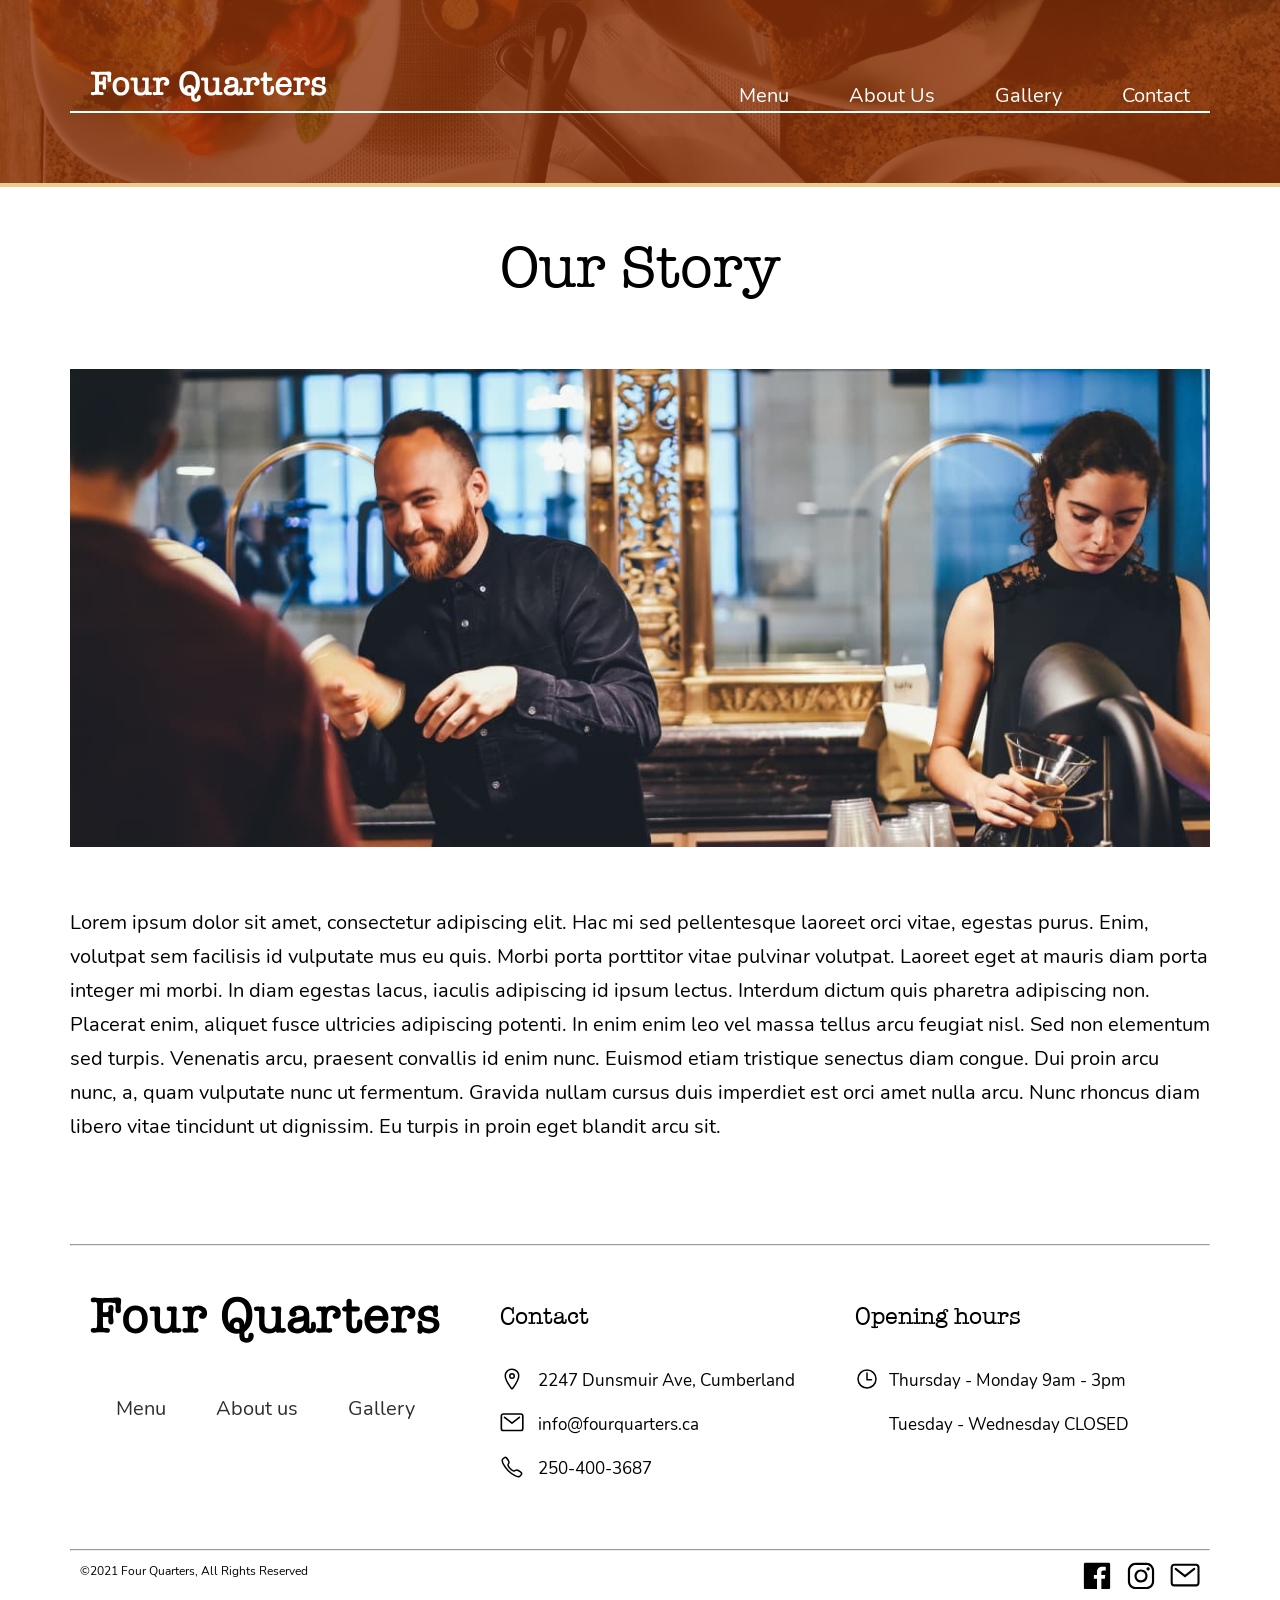
==== about-us.html @ 47721039 "Web project innit + transforming from react app" ====
<!DOCTYPE html>
<html lang="en">

<head>
	<meta charset="UTF-8">
	<meta http-equiv="X-UA-Compatible" content="IE=edge">
	<meta name="viewport" content="width=device-width, initial-scale=1.0">
	<link rel="stylesheet" href="css/style.css" />
	<title>Document</title>
	<script defer src="./js/script.js"></script>

</head>

<body>
	<nav class="sticky">
		<div class="row">
			<div class="main-nav">
				<a class="main-nav__logo" href="/">
					<img src="/assets/top-logo.svg" />
				</a>
				<div id="nav-icon">
					<span></span>
					<span></span>
					<span></span>
				</div>
				<ul class="body-text-main static-menu">
					<li>
						<a href="/menu.html">
							Menu
						</a>
					</li>
					<li>
						<a href="/about-us.html">
							About Us
						</a>
					</li>
					<li>
						<a href="/gallery.html">
							Gallery
						</a>
					</li>
					<li>
						<a href="/contact.html">
							Contact
						</a>
					</li>
				</ul>
			</div>
		</div>
		<div class="collapsed-menu no-active">
			<ul class="collapsed-list body-text-intro no-active">
				<li>
					<a href="/menu.html">Menu</a>
				</li>
				<li>
					<a href="/about-us.html">About Us</a>
				</li>
				<li>
					<a href="/gallery.html">Gallery</a>
				</li>
				<li>
					<a href="/contact.html">Contact</a>
				</li>
			</ul>
			<hr />
			<div class="social-media">
				<img class="fill" src="./assets/icons/facebook.svg" />
				<img class="fill" src="./assets/icons/instagram.svg" />
				<img class="outline" src="./assets/icons/mail.svg" />
				<img class="outline" src="./assets/icons/call.svg" />
			</div>
		</div>
	</nav>


	<section class="about-us">
		<div class="row">
			<h1 class="heading__primary heading">Our Story</h1>
			<figure class="staff-photo">
				<img src="./assets/images/our_staff.jpg" alt="Four Qaurters staff" />
			</figure>
			<p class="about-us__description body-text-main">
				Lorem ipsum dolor sit amet, consectetur adipiscing elit. Hac mi sed pellentesque laoreet orci vitae,
				egestas
				purus. Enim, volutpat sem facilisis id vulputate mus eu quis. Morbi porta porttitor vitae pulvinar
				volutpat.
				Laoreet eget at mauris diam porta integer mi morbi. In diam egestas lacus, iaculis adipiscing id ipsum
				lectus. Interdum dictum quis pharetra adipiscing non. Placerat enim, aliquet fusce ultricies adipiscing
				potenti. In enim enim leo vel massa tellus arcu feugiat nisl. Sed non elementum sed turpis. Venenatis
				arcu,
				praesent convallis id enim nunc. Euismod etiam tristique senectus diam congue. Dui proin arcu nunc, a,
				quam
				vulputate nunc ut fermentum. Gravida nullam cursus duis imperdiet est orci amet nulla arcu. Nunc rhoncus
				diam libero vitae tincidunt ut dignissim. Eu turpis in proin eget blandit arcu sit.
			</p>
		</div>
	</section>
	<footer class="footer">
		<div class="row">
			<hr />
			<div class="footer__content">
				<div class="flex-container">
					<div class="column">
						<img class="footer__logo" src="./assets/logo-label.svg" />
						<ul class="menu">
							<li>
								<a href="/menu.html">Menu</a>
							</li>
							<li>
								<a href="/about-us.html">About us</a>
							</li>
							<li>
								<a href="/gallery.html">Gallery</a>
							</li>
						</ul>
					</div>
					<div class="column intend">
						<h3 class="heading heading__quaternary">Contact</h3>
						<ul class="contact medium-text">
							<li>
								<img class="footer__icon" src="./assets/icons/location.svg" />
								<span>2247 Dunsmuir Ave, Cumberland</span>
							</li>
							<li>
								<img class="footer__icon" src="./assets/icons/mail.svg" />
								<span>info@fourquarters.ca</span>
							</li>
							<li>
								<img class="footer__icon" src="./assets/icons/call.svg" />
								<span>250-400-3687</span>
							</li>
						</ul>
					</div>
					<div class="column intend">
						<h3 class="heading heading__quaternary">Opening hours</h3>
						<ul class="contact medium-text">
							<li class="time">
								<div class="open-hours__icon">
									<img class="footer__icon" src="./assets/icons/time.svg" />
								</div>
								<div class="open-hours__date">
									<p>Thursday - Monday 9am - 3pm</p>
									<p>Tuesday - Wednesday CLOSED</p>
								</div>
							</li>
						</ul>
					</div>
				</div>
			</div>
			<hr />
			<div class="licence">
				<p class="small-text">©2021 Four Quarters, All Rights Reserved</p>
				<div class="footer__links">
					<img class="footer__social-media" src="./assets/icons/facebook.svg" />
					<img class="footer__social-media" src="./assets/icons/instagram.svg" />
					<img class="footer__social-media" src="./assets/icons/mail.svg" />
				</div>
			</div>
		</div>
	</footer>


</body>

</html>
---- css/style.css ----
*,
*::after,
*::before {
  margin: 0;
  padding: 0;
  box-sizing: inherit; }

html {
  font-size: 62.5%;
  scroll-behavior: smooth; }
  @media only screen and (max-width: 75em) {
    html {
      font-size: 56.25%; } }
  @media only screen and (max-width: 21em) {
    html {
      font-size: 50%; } }

body {
  box-sizing: border-box;
  background-color: var(--background);
  color: var(--text); }

.row {
  max-width: 114rem;
  margin: 0 auto; }
  @media only screen and (max-width: 1200px) {
    .row {
      padding: 0 2%; } }
  @media only screen and (max-width: 900px) {
    .row {
      padding: 0 5%; } }

@media only screen and (max-width: 1000px) {
  .display-none-below-900 {
    display: none; } }

body {
  font-family: 'Nunito';
  font-weight: 300;
  font-size: 1.6rem;
  line-height: 1.7; }

.heading {
  color: var(--text);
  font-family: 'American Typewriter';
  font-weight: 400; }
  .heading__primary {
    font-size: 6rem; }
    @media only screen and (max-width: 37.5em) {
      .heading__primary {
        font-size: 4rem; } }
  .heading__secondary {
    font-size: 4.5rem; }
    @media only screen and (max-width: 37.5em) {
      .heading__secondary {
        font-size: 3.5rem; } }
  .heading__tertiary {
    font-size: 3rem; }
  .heading__quaternary {
    font-size: 2.4rem; }
    @media only screen and (max-width: 37.5em) {
      .heading__quaternary {
        font-size: 1.9rem; } }
  .heading__background {
    font-size: 11rem;
    font-weight: 600;
    position: absolute;
    color: rgba(0, 0, 0, 0.03);
    text-align: center;
    z-index: -1;
    transform: translate(-50%, -50%);
    left: 50%;
    top: 0%;
    width: 100%; }
    @media (max-width: 1000px) {
      .heading__background {
        font-size: 7rem; } }
    @media (max-width: 600px) {
      .heading__background {
        display: none; } }
  .heading__background-white {
    font-size: 11rem;
    font-weight: 600;
    position: absolute;
    color: rgba(255, 255, 255, 0.03);
    text-align: center;
    transform: translate(-50%, -50%);
    left: 50%;
    top: 0%;
    width: 100%; }
    @media (max-width: 1000px) {
      .heading__background-white {
        font-size: 7rem; } }
    @media (max-width: 600px) {
      .heading__background-white {
        display: none; } }

.body-text-intro {
  font-size: 2.4rem; }
  @media only screen and (max-width: 37.5em) {
    .body-text-intro {
      font-size: 2rem; } }

.body-text-main {
  font-size: 2rem; }
  @media only screen and (max-width: 37.5em) {
    .body-text-main {
      font-size: 1.8rem; } }

.medium-text {
  font-size: 1.7rem; }

.caption-text {
  font-size: 1.5rem; }

.small-text {
  font-size: 1.2rem; }

@font-face {
  font-family: 'Nunito';
  font-weight: 400;
  src: url("../../assets/fonts/Nunito-Regular.ttf") format("truetype"); }

@font-face {
  font-family: 'American Typewriter';
  font-weight: 400;
  src: url("../../assets/fonts/AmericanTypewriter-01.ttf") format("truetype"); }

@font-face {
  font-family: 'American Typewriter';
  font-weight: 600;
  src: url("../../assets/fonts/AmericanTypewriter-Semibold-04.ttf") format("truetype"); }

.navbar {
  position: absolute;
  top: 0;
  left: 0;
  width: 100%;
  z-index: 2;
  padding: 7rem 0; }
  @media only screen and (max-width: 56.25em) {
    .navbar {
      padding: 2rem 0; } }
  .navbar .main-nav {
    display: flex;
    justify-content: space-between;
    align-items: center;
    border-bottom: 2px solid #fff;
    padding: 0 2rem; }
    @media only screen and (max-width: 56.25em) {
      .navbar .main-nav {
        border-bottom: 0; } }
    .navbar .main-nav ul.static-menu {
      display: flex;
      list-style: none;
      margin-bottom: -1rem; }
      @media only screen and (max-width: 56.25em) {
        .navbar .main-nav ul.static-menu {
          display: none; } }
      .navbar .main-nav ul.static-menu li {
        margin: 0 3rem;
        justify-content: space-between;
        align-content: flex-end; }
        .navbar .main-nav ul.static-menu li a {
          text-decoration: none;
          color: #fff;
          border-bottom: 2px solid transparent; }
          .navbar .main-nav ul.static-menu li a:hover, .navbar .main-nav ul.static-menu li a.active {
            color: #edcc90;
            transition: all ease-out 0.2s; }
        .navbar .main-nav ul.static-menu li:last-child {
          margin-left: 3rem;
          margin-right: 0; }
    @media only screen and (max-width: 56.25em) {
      .navbar .main-nav__logo {
        z-index: 3; }
        .navbar .main-nav__logo SVG {
          width: 10rem;
          height: 100%; } }

.header {
  background-image: linear-gradient(to right top, rgba(144, 51, 10, 0.8) 80%, rgba(144, 51, 10, 0.7)), url("../../assets/images/header_background.jpg");
  background-size: cover;
  background-position: center;
  height: 100vh;
  position: relative; }

.heading-text {
  display: flex;
  min-height: 100vh;
  color: white;
  align-items: center; }

.paragraph {
  white-space: pre-line;
  font-size: 2rem;
  margin-bottom: 5rem;
  width: 50%; }
  @media only screen and (max-width: 56.25em) {
    .paragraph {
      width: 70%; } }
  @media only screen and (max-width: 37.5em) {
    .paragraph {
      font-size: 1.8rem; } }

.button {
  text-decoration: none;
  color: white;
  font-size: 2rem;
  padding: 1rem 2rem; }
  .button__primary {
    border: 1px solid #edcc90;
    background-color: #c69c45; }

.arrow {
  position: absolute;
  top: 90%;
  left: 50%;
  transform: translate(-50%, -50%);
  cursor: pointer; }
  @media (max-width: 600px) {
    .arrow div svg {
      height: 9rem; } }
  .arrow div svg path {
    fill: white; }
  .arrow div:hover svg path {
    fill: #edcc90;
    transition: fill ease-out 0.2s; }

.menu-overview {
  background-color: #90330a;
  padding: 10rem 0 15rem 0; }
  @media (max-width: 600px) {
    .menu-overview {
      padding: 10rem 0 5rem 0; } }
  .menu-overview__image {
    width: 35rem;
    height: 35rem;
    object-fit: cover; }
    @media (max-width: 1000px) {
      .menu-overview__image {
        aspect-ratio: 4/3;
        height: 30rem;
        width: auto;
        margin: 2rem 0; } }
  .menu-overview .title-white {
    position: relative;
    margin-bottom: 3rem;
    color: #fff; }
  .menu-overview .section {
    display: flex; }
  .menu-overview ul.menu-overview__option {
    color: #fff;
    list-style: none;
    margin-top: 3rem; }
    .menu-overview ul.menu-overview__option li {
      margin: 1.5rem 0;
      text-align: center; }
    .menu-overview ul.menu-overview__option li > a {
      text-decoration: none; }
      .menu-overview ul.menu-overview__option li > a:hover {
        color: #edcc90;
        transition: color 0.2s; }

.footer {
  margin: 2rem 0 5rem 0; }
  .footer .flex-container {
    display: flex; }
    @media only screen and (max-width: 56.25em) {
      .footer .flex-container {
        display: block; } }
    .footer .flex-container .column {
      margin-left: 2rem; }
      .footer .flex-container .column:not(:first-child) {
        margin-left: 6rem; }
        @media only screen and (max-width: 56.25em) {
          .footer .flex-container .column:not(:first-child) {
            margin-left: 0; } }
        @media (max-width: 1000px) {
          .footer .flex-container .column:not(:first-child) {
            margin-left: 2rem; } }
      @media only screen and (max-width: 56.25em) {
        .footer .flex-container .column {
          margin-left: 0; } }
      @media only screen and (max-width: 56.25em) {
        .footer .flex-container .column h3 {
          text-align: center; } }
    .footer .flex-container ul.menu {
      display: flex;
      list-style: none;
      margin-top: 4rem;
      justify-content: center; }
      .footer .flex-container ul.menu li {
        margin: 0 2.5rem; }
        @media only screen and (max-width: 56.25em) {
          .footer .flex-container ul.menu li {
            margin: 0 2rem; } }
        .footer .flex-container ul.menu li a {
          font-size: 2rem;
          text-decoration: none;
          color: #2e2e2e; }
          .footer .flex-container ul.menu li a:hover {
            color: #edcc90;
            transition: all ease-out 0.2s; }
    .footer .flex-container ul.contact {
      list-style: none;
      margin-top: 3rem; }
      @media only screen and (max-width: 56.25em) {
        .footer .flex-container ul.contact {
          width: 30rem;
          margin: 3rem auto 0 auto; } }
      .footer .flex-container ul.contact li {
        margin: 1.5rem 0;
        align-content: flex-end; }
        .footer .flex-container ul.contact li a {
          font-size: 2rem;
          text-decoration: none;
          color: #2e2e2e;
          padding: 0 1rem; }
          .footer .flex-container ul.contact li a:hover {
            color: #edcc90;
            transition: all ease-out 0.2s; }
  .footer__content {
    margin: 5rem 0; }
  .footer__icon {
    vertical-align: top;
    margin-right: 1rem; }
    .footer__icon > path {
      stroke: #c69c45; }
  @media only screen and (max-width: 56.25em) {
    .footer__links {
      margin: 2rem 0; } }
  .footer__social-media {
    vertical-align: top;
    margin-right: 1rem;
    height: 3rem;
    width: 3rem;
    cursor: pointer; }
    .footer__social-media:last-child {
      margin-right: 0; }
  .footer__logo {
    width: 35rem; }
    @media only screen and (max-width: 56.25em) {
      .footer__logo {
        width: 25rem;
        margin: 0 auto;
        display: block; } }
  .footer .warning {
    color: #ed4242; }
  .footer .licence {
    margin: 1rem;
    display: flex;
    justify-content: space-between; }
    @media only screen and (max-width: 56.25em) {
      .footer .licence {
        flex-direction: column-reverse;
        align-items: center; } }
  .footer .time {
    display: flex; }
  .footer .open-hours__date p {
    margin-bottom: 1.5rem; }

.section-gallery {
  margin: 15rem 0; }
  .section-gallery .gallery {
    max-width: 100%;
    margin: 0 auto;
    display: flex;
    justify-content: space-between;
    position: relative;
    flex-wrap: wrap; }
    .section-gallery .gallery__image {
      width: 24%; }
      @media (max-width: 900px) {
        .section-gallery .gallery__image {
          width: 48%;
          margin: 1%; } }
      @media (min-width: 901px) {
        .section-gallery .gallery__image:nth-child(3) {
          margin: 0 1%; }
        .section-gallery .gallery__image:nth-child(4) {
          margin-right: 1%; } }
    .section-gallery .gallery .button-gallery {
      background-color: #90330a;
      position: absolute;
      color: #fff;
      font-size: 2rem;
      border: none;
      padding: 3rem 6rem;
      text-decoration: none;
      right: 0;
      top: -40px; }
      @media (max-width: 600px) {
        .section-gallery .gallery .button-gallery {
          font-size: 1.5rem;
          padding: 2rem 5rem;
          top: -30px; } }
      .section-gallery .gallery .button-gallery:hover {
        background-color: #7c2a07;
        transition: background-color 0.2s; }

.menu-container {
  margin-top: 3rem; }
  .menu-container h1 {
    text-align: center; }

.menu {
  padding-bottom: 5rem; }
  .menu:not(:last-child) {
    border-bottom: 2px solid #c4c4c4; }
  .menu__heading h3 {
    color: #c69c45;
    margin: 3rem 0;
    text-align: center; }
  .menu__heading p {
    max-width: 84rem;
    margin: 0 auto; }
  .menu__content {
    display: flex; }
  .menu__title {
    flex: 1 0 auto;
    align-self: center;
    text-align: center;
    width: 34rem; }
    @media (max-width: 900px) {
      .menu__title {
        flex: 25%; } }
    .menu__title h2 {
      color: #c69c45;
      text-transform: uppercase; }
  .menu__rotate {
    transform: rotate(-90deg); }
    @media (max-width: 600px) {
      .menu__rotate {
        position: absolute;
        width: 20rem;
        left: -5rem; } }
  .menu__meals {
    margin-top: 5rem;
    flex: 3 0 auto; }
    @media (max-width: 900px) {
      .menu__meals {
        flex: 75%; } }
  .menu__meal {
    max-width: 58rem;
    margin: 1rem; }
    .menu__meal .size {
      font-size: 2rem;
      margin: 0.5rem 0; }
      @media (max-width: 900px) {
        .menu__meal .size {
          font-size: 1.8rem; } }
      @media (max-width: 600px) {
        .menu__meal .size {
          font-size: 1.6rem; } }
    .menu__meal .ingredients {
      color: #494949;
      font-size: 2rem;
      margin: 0.5rem 0; }
      @media (max-width: 900px) {
        .menu__meal .ingredients {
          font-size: 1.8rem; } }
      @media (max-width: 600px) {
        .menu__meal .ingredients {
          font-size: 1.6rem; } }
    .menu__meal h4 {
      font-weight: 600; }

.our-story {
  margin: 15rem 0 20rem 0; }
  @media (max-width: 600px) {
    .our-story {
      margin: 10rem 0 15rem 0; } }

.section {
  display: flex;
  justify-content: space-evenly; }
  @media (max-width: 1000px) {
    .section {
      flex-direction: column;
      align-items: center; } }

.center {
  text-align: center; }

.title {
  position: relative;
  margin-bottom: 3rem; }

.image {
  margin-right: 2rem;
  width: 35rem;
  height: 45rem;
  object-fit: cover; }
  @media (max-width: 1000px) {
    .image {
      aspect-ratio: 4/3;
      width: auto;
      height: 35rem;
      margin: 0 0 3rem 0; } }
  @media (max-width: 600px) {
    .image {
      height: 30rem; } }
  .image:last-child {
    margin-left: 2rem;
    margin-right: 0; }

.testimonial {
  margin: 20rem 0; }
  @media (max-width: 600px) {
    .testimonial {
      margin: 15rem 0; } }
  .testimonial__slider {
    margin: 0 auto; }
    .testimonial__slider .slider-button, .testimonial__slider .slider-button:link, .testimonial__slider .slider-button:visited {
      background-color: #fff;
      border: 2px solid #2e2e2e;
      border-radius: 0.5rem;
      padding: 0.6rem;
      cursor: pointer;
      transition: all 0.1s; }
      .testimonial__slider .slider-button SVG, .testimonial__slider .slider-button:link SVG, .testimonial__slider .slider-button:visited SVG {
        height: 3.5rem;
        width: 3.5rem; }
      .testimonial__slider .slider-button:hover, .testimonial__slider .slider-button:link:hover, .testimonial__slider .slider-button:visited:hover {
        background-color: #edcc902e; }
      .testimonial__slider .slider-button:active, .testimonial__slider .slider-button:link:active, .testimonial__slider .slider-button:visited:active {
        outline: none;
        transform: translateY(-1px);
        box-shadow: 0 0.5rem 1rem rgba(46, 46, 46, 0.2); }
  .testimonial__section {
    display: flex;
    justify-content: space-evenly;
    align-items: center; }
  .testimonial__box {
    background-color: #edcc90;
    padding: 2rem 5rem;
    width: 75rem; }
    @media (max-width: 900px) {
      .testimonial__box {
        width: 50rem; } }
    @media (max-width: 600px) {
      .testimonial__box {
        width: 40rem;
        padding: 2rem 3rem;
        font-size: 1.5rem; } }
    @media (max-width: 336px) {
      .testimonial__box {
        width: 30rem;
        font-size: 1.4rem; } }

.testimonial-slider {
  display: flex; }

hr.divider {
  border-top: 1px solid #fff; }

.sticky {
  top: 0;
  left: 0;
  width: 100%;
  background-image: linear-gradient(to right top, rgba(144, 51, 10, 0.8) 80%, rgba(144, 51, 10, 0.7)), url("../../assets/images/header_background.jpg");
  background-size: cover;
  background-position: center;
  z-index: 2;
  padding: 7rem 0;
  border-bottom: 4px solid #edcc90; }
  @media only screen and (max-width: 56.25em) {
    .sticky {
      padding: 2rem 0; } }
  .sticky .main-nav {
    display: flex;
    justify-content: space-between;
    align-items: center;
    border-bottom: 2px solid #fff;
    padding: 0 2rem; }
    @media only screen and (max-width: 56.25em) {
      .sticky .main-nav {
        border-bottom: 0; } }
    .sticky .main-nav ul.static-menu {
      display: flex;
      list-style: none;
      margin-bottom: -1rem; }
      @media only screen and (max-width: 56.25em) {
        .sticky .main-nav ul.static-menu {
          display: none; } }
      .sticky .main-nav ul.static-menu li {
        margin: 0 3rem;
        justify-content: space-between;
        align-content: flex-end; }
        .sticky .main-nav ul.static-menu li a {
          text-decoration: none;
          color: #fff;
          border-bottom: 2px solid transparent; }
          .sticky .main-nav ul.static-menu li a:hover, .sticky .main-nav ul.static-menu li a.active {
            color: #edcc90;
            transition: all ease-out 0.2s; }
        .sticky .main-nav ul.static-menu li:last-child {
          margin-left: 3rem;
          margin-right: 0; }
    @media only screen and (max-width: 56.25em) {
      .sticky .main-nav__logo {
        z-index: 3; }
        .sticky .main-nav__logo SVG {
          width: 10rem;
          height: 100%; } }

.collapsed-menu {
  position: absolute;
  top: -100%;
  flex-direction: column;
  width: 100%;
  height: 100%;
  z-index: 2;
  background-color: #90330a;
  transition: top 0.5s;
  display: flex;
  align-items: center;
  justify-content: center; }
  .collapsed-menu hr {
    border: 1px solid #fff;
    width: 50%;
    border-radius: 2px; }
  .collapsed-menu.is-active {
    top: 0;
    position: fixed; }
  .collapsed-menu ul {
    display: flex;
    list-style: none;
    height: 35%; }
    @media only screen and (max-width: 56.25em) {
      .collapsed-menu ul {
        flex-direction: column;
        justify-content: space-evenly;
        align-items: center; } }
    .collapsed-menu ul li {
      justify-content: space-between;
      align-content: flex-end; }
      .collapsed-menu ul li a {
        text-decoration: none;
        color: #fff;
        border-bottom: 2px solid transparent; }
        .collapsed-menu ul li a:hover {
          color: #edcc90;
          border-bottom: 2px solid #edcc90;
          transition: all ease-out 0.2s; }
  .collapsed-menu .social-media {
    display: flex;
    margin-top: 2rem;
    justify-content: space-evenly; }
    .collapsed-menu .social-media > img {
      margin-right: 2rem;
      height: 4rem;
      width: 4rem;
      cursor: pointer; }
      .collapsed-menu .social-media > img:last-child {
        margin-right: 0; }
      .collapsed-menu .social-media > img.fill > path {
        fill: #fff; }
      .collapsed-menu .social-media > img.outline > path {
        stroke: #fff; }

.no-active {
  display: none; }

/* Icon 4 */
#nav-icon span:nth-child(1) {
  top: 0px;
  -webkit-transform-origin: left center;
  -moz-transform-origin: left center;
  -o-transform-origin: left center;
  transform-origin: left center; }

#nav-icon span:nth-child(2) {
  top: 15px;
  -webkit-transform-origin: left center;
  -moz-transform-origin: left center;
  -o-transform-origin: left center;
  transform-origin: left center; }

#nav-icon span:nth-child(3) {
  top: 30px;
  -webkit-transform-origin: left center;
  -moz-transform-origin: left center;
  -o-transform-origin: left center;
  transform-origin: left center; }

#nav-icon.open span:nth-child(1) {
  -webkit-transform: rotate(45deg);
  -moz-transform: rotate(45deg);
  -o-transform: rotate(45deg);
  transform: rotate(45deg);
  top: 0px;
  left: 8px; }

#nav-icon.open span:nth-child(2) {
  width: 0%;
  opacity: 0; }

#nav-icon.open span:nth-child(3) {
  -webkit-transform: rotate(-45deg);
  -moz-transform: rotate(-45deg);
  -o-transform: rotate(-45deg);
  transform: rotate(-45deg);
  top: 36px;
  left: 8px; }

/* Icon 1 */
#nav-icon {
  width: 50px;
  height: 40px;
  position: relative;
  -webkit-transform: rotate(0deg);
  -moz-transform: rotate(0deg);
  -o-transform: rotate(0deg);
  transform: rotate(0deg);
  -webkit-transition: 0.5s ease-in-out;
  -moz-transition: 0.5s ease-in-out;
  -o-transition: 0.5s ease-in-out;
  transition: 0.5s ease-in-out;
  cursor: pointer;
  z-index: 3; }

#nav-icon span {
  z-index: 3;
  display: block;
  position: absolute;
  height: 0.5rem;
  width: 100%;
  background: #fff;
  border-radius: 9px;
  opacity: 1;
  left: 0;
  -webkit-transform: rotate(0deg);
  -moz-transform: rotate(0deg);
  -o-transform: rotate(0deg);
  transform: rotate(0deg);
  -webkit-transition: 0.25s ease-in-out;
  -moz-transition: 0.25s ease-in-out;
  -o-transition: 0.25s ease-in-out;
  transition: 0.25s ease-in-out; }
  @media (min-width: 900px) {
    #nav-icon span {
      display: none; } }

.menu-container {
  margin-top: 3rem; }
  .menu-container h1 {
    text-align: center; }

.menu {
  padding-bottom: 5rem; }
  .menu:not(:last-child) {
    border-bottom: 2px solid #c4c4c4; }
  .menu__heading h3 {
    color: #c69c45;
    margin: 3rem 0;
    text-align: center; }
  .menu__heading p {
    max-width: 84rem;
    margin: 0 auto; }
  .menu__content {
    display: flex; }
  .menu__title {
    flex: 1 0 auto;
    align-self: center;
    text-align: center;
    width: 34rem; }
    @media (max-width: 900px) {
      .menu__title {
        flex: 25%; } }
    .menu__title h2 {
      color: #c69c45;
      text-transform: uppercase; }
  .menu__rotate {
    transform: rotate(-90deg); }
    @media (max-width: 600px) {
      .menu__rotate {
        position: absolute;
        width: 20rem;
        left: -5rem; } }
  .menu__meals {
    margin-top: 5rem;
    flex: 3 0 auto; }
    @media (max-width: 900px) {
      .menu__meals {
        flex: 75%; } }
  .menu__meal {
    max-width: 58rem;
    margin: 1rem; }
    .menu__meal .size {
      font-size: 2rem;
      margin: 0.5rem 0; }
      @media (max-width: 900px) {
        .menu__meal .size {
          font-size: 1.8rem; } }
      @media (max-width: 600px) {
        .menu__meal .size {
          font-size: 1.6rem; } }
    .menu__meal .ingredients {
      color: #494949;
      font-size: 2rem;
      margin: 0.5rem 0; }
      @media (max-width: 900px) {
        .menu__meal .ingredients {
          font-size: 1.8rem; } }
      @media (max-width: 600px) {
        .menu__meal .ingredients {
          font-size: 1.6rem; } }
    .menu__meal h4 {
      font-weight: 600; }

.gallery {
  margin: 3rem 0 5rem 0; }
  .gallery h1 {
    text-align: center; }
  .gallery__images {
    margin-top: 5rem;
    display: grid;
    grid-gap: 2.4rem;
    grid-template-columns: 1fr 1fr 1fr 1fr;
    grid-template-rows: 1fr 1fr 1fr;
    justify-items: center;
    justify-content: space-between; }
    @media (max-width: 1000px) {
      .gallery__images {
        grid-template-columns: 1fr 1fr 1fr;
        grid-template-rows: 1fr 1fr 1fr 1fr; } }
    @media (max-width: 800px) {
      .gallery__images {
        grid-template-columns: 1fr 1fr;
        grid-template-rows: 1fr 1fr 1fr 1fr 1fr;
        width: 90%;
        margin: 5rem auto 0 auto; } }
    @media (max-width: 600px) {
      .gallery__images {
        width: auto; } }
    .gallery__images img {
      height: 24rem;
      width: 25rem;
      object-fit: cover; }
      @media (max-width: 600px) {
        .gallery__images img {
          width: 100%;
          aspect-ratio: 3/2;
          height: auto; } }

.contact {
  margin-top: 3rem; }
  .contact__content {
    margin-top: 5rem;
    display: flex; }
    @media (max-width: 600px) {
      .contact__content {
        display: block; } }
  .contact #map {
    height: 400px;
    /* The height is 400 pixels */
    width: 100%;
    /* The width is the width of the web page */ }
  .contact h1 {
    text-align: center; }
  .contact__form {
    flex: 1;
    padding-right: 10rem; }
    @media (max-width: 600px) {
      .contact__form {
        padding-right: 0;
        margin-bottom: 5rem; } }
    .contact__form .form-item {
      padding: 1rem 0; }
      .contact__form .form-item input {
        outline: none;
        width: 100%;
        height: 5.5rem;
        border: 2px solid #c69c45;
        background-color: #ebebeb;
        font: inherit;
        padding-left: 1rem; }
      .contact__form .form-item textarea {
        padding: 0.5rem 0.5rem 0 1rem;
        width: 100%;
        height: 10.5rem;
        border: 2px solid #c69c45;
        background-color: #ebebeb;
        resize: none;
        font: inherit;
        outline: none;
        display: block; }
      .contact__form .form-item .error {
        border-color: #ed4242;
        border-radius: 3px 3px 0 0; }
        .contact__form .form-item .error__message {
          background-color: #ed4242;
          border-radius: 0 0 3px 3px;
          padding: 0.5rem 1rem;
          color: #fff; }
    .contact__form button {
      background: none;
      background-color: #c69c45;
      color: #fff;
      border: 1px solid #edcc90;
      padding: 0.8rem 4rem;
      font: inherit;
      cursor: pointer;
      outline: inherit; }
  .contact__info {
    flex: 1; }
    .contact__info > div {
      margin: 1rem 0; }
      .contact__info > div h4 {
        padding-bottom: 1rem; }
  .contact__opening-hours .time {
    display: flex; }
  .contact .google-map {
    margin: 5rem 0;
    border: 2px solid #90330a; }
  .contact .copyright {
    display: flex;
    justify-content: space-between;
    border-top: 2px solid #494949;
    padding: 1rem 0.5rem;
    margin-bottom: 5rem; }
    @media only screen and (max-width: 56.25em) {
      .contact .copyright {
        flex-direction: column-reverse;
        align-items: center; } }

.about-us {
  margin-top: 3rem; }
  .about-us h1 {
    text-align: center;
    margin-bottom: 5rem; }
  .about-us .staff-photo {
    width: 100%;
    margin: 0;
    overflow: hidden; }
    .about-us .staff-photo img {
      width: 100%;
      height: auto; }
  .about-us__description {
    margin: 5rem 0 10rem 0; }
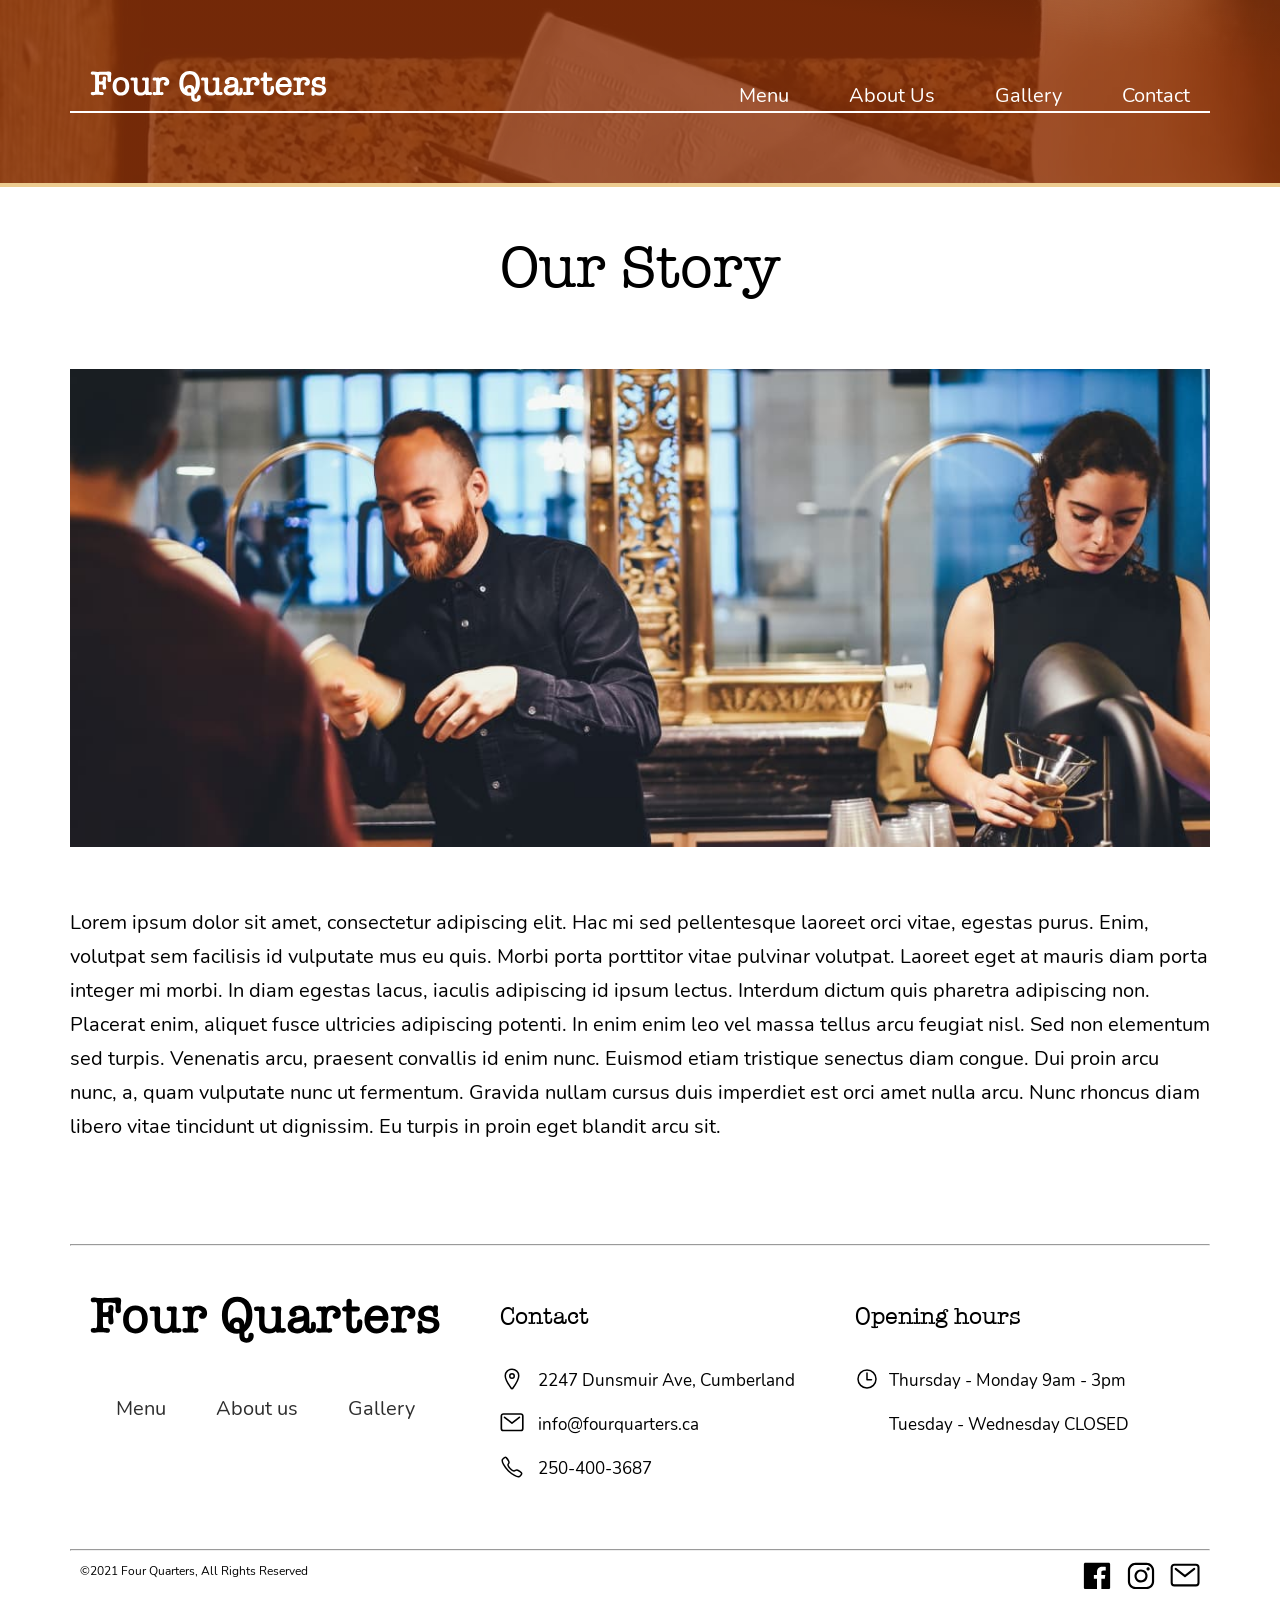
==== commit d679e356: "SEO accesibility + fix bugs with responsiveness" ====
--- a/about-us.html
+++ b/about-us.html
@@ -2,21 +2,29 @@
 <html lang="en">
 
 <head>
-	<meta charset="UTF-8">
-	<meta http-equiv="X-UA-Compatible" content="IE=edge">
-	<meta name="viewport" content="width=device-width, initial-scale=1.0">
+	<meta charset="UTF-8" />
+	<meta http-equiv="X-UA-Compatible" content="IE=edge" />
+	<meta name="description"
+		content="Four Quarters is a Cumberland restaurant that offers breakfast and lunch. All ingredients are from local producers and transform them into signuture recipes." />
+	<meta name="viewport" content="width=device-width, initial-scale=1.0" />
+
+	<link rel="icon" href="assets/favicon.png" />
+	<link rel="apple-touch-icon" href="assets/apple-touch-icon.png" />
+	<title>Four Quarters | About us</title>
 	<link rel="stylesheet" href="css/style.css" />
-	<title>Document</title>
 	<script defer src="./js/script.js"></script>
 
 </head>
 
 <body>
-	<nav class="sticky">
+	<nav class="sticky other-page">
 		<div class="row">
-			<div class="main-nav">
-				<a class="main-nav__logo" href="/">
-					<img src="/assets/top-logo.svg" />
+			<div class="top-nav">
+				<a class="top-nav__logo-label" href="/">
+					<img src="/assets/top-logo.svg" alt="Four Quarters logo" />
+				</a>
+				<a class="top-nav__logo-star" href="/">
+					<img src="/assets/star-logo.svg" alt="Four Quarters logo" />
 				</a>
 				<div id="nav-icon">
 					<span></span>
@@ -64,13 +72,15 @@
 			</ul>
 			<hr />
 			<div class="social-media">
-				<img class="fill" src="./assets/icons/facebook.svg" />
-				<img class="fill" src="./assets/icons/instagram.svg" />
-				<img class="outline" src="./assets/icons/mail.svg" />
-				<img class="outline" src="./assets/icons/call.svg" />
+				<img class="fill" src="./assets/icons/facebook.svg" alt="Facebook icon" />
+				<img class="fill" src="./assets/icons/instagram.svg" alt="Instagram icon" />
+				<img class="outline" src="./assets/icons/mail.svg" alt="Mail icon" />
+				<img class="outline" src="./assets/icons/call.svg" alt="Phone icon" />
 			</div>
 		</div>
 	</nav>
+
+
 
 
 	<section class="about-us">
@@ -118,15 +128,15 @@
 						<h3 class="heading heading__quaternary">Contact</h3>
 						<ul class="contact medium-text">
 							<li>
-								<img class="footer__icon" src="./assets/icons/location.svg" />
+								<img class="footer__icon" src="./assets/icons/location.svg" alt="Location icon" />
 								<span>2247 Dunsmuir Ave, Cumberland</span>
 							</li>
 							<li>
-								<img class="footer__icon" src="./assets/icons/mail.svg" />
+								<img class="footer__icon" src="./assets/icons/mail.svg" alt="Mail icon" />
 								<span>info@fourquarters.ca</span>
 							</li>
 							<li>
-								<img class="footer__icon" src="./assets/icons/call.svg" />
+								<img class="footer__icon" src="./assets/icons/call.svg" alt="Phone icon" />
 								<span>250-400-3687</span>
 							</li>
 						</ul>
@@ -136,7 +146,7 @@
 						<ul class="contact medium-text">
 							<li class="time">
 								<div class="open-hours__icon">
-									<img class="footer__icon" src="./assets/icons/time.svg" />
+									<img class="footer__icon" src="./assets/icons/time.svg" alt="Clock icon" />
 								</div>
 								<div class="open-hours__date">
 									<p>Thursday - Monday 9am - 3pm</p>
@@ -151,9 +161,9 @@
 			<div class="licence">
 				<p class="small-text">©2021 Four Quarters, All Rights Reserved</p>
 				<div class="footer__links">
-					<img class="footer__social-media" src="./assets/icons/facebook.svg" />
-					<img class="footer__social-media" src="./assets/icons/instagram.svg" />
-					<img class="footer__social-media" src="./assets/icons/mail.svg" />
+					<img class="footer__social-media" src="./assets/icons/facebook.svg" alt="Facebook icon" />
+					<img class="footer__social-media" src="./assets/icons/instagram.svg" alt="Instagram icon" />
+					<img class="footer__social-media" src="./assets/icons/mail.svg" alt="Mail icon" />
 				</div>
 			</div>
 		</div>
--- a/css/style.css
+++ b/css/style.css
@@ -33,6 +33,10 @@
 @media only screen and (max-width: 1000px) {
   .display-none-below-900 {
     display: none; } }
+
+figure {
+  margin: 0;
+  padding: 0; }
 
 body {
   font-family: 'Nunito';
@@ -131,53 +135,6 @@
   font-weight: 600;
   src: url("../../assets/fonts/AmericanTypewriter-Semibold-04.ttf") format("truetype"); }
 
-.navbar {
-  position: absolute;
-  top: 0;
-  left: 0;
-  width: 100%;
-  z-index: 2;
-  padding: 7rem 0; }
-  @media only screen and (max-width: 56.25em) {
-    .navbar {
-      padding: 2rem 0; } }
-  .navbar .main-nav {
-    display: flex;
-    justify-content: space-between;
-    align-items: center;
-    border-bottom: 2px solid #fff;
-    padding: 0 2rem; }
-    @media only screen and (max-width: 56.25em) {
-      .navbar .main-nav {
-        border-bottom: 0; } }
-    .navbar .main-nav ul.static-menu {
-      display: flex;
-      list-style: none;
-      margin-bottom: -1rem; }
-      @media only screen and (max-width: 56.25em) {
-        .navbar .main-nav ul.static-menu {
-          display: none; } }
-      .navbar .main-nav ul.static-menu li {
-        margin: 0 3rem;
-        justify-content: space-between;
-        align-content: flex-end; }
-        .navbar .main-nav ul.static-menu li a {
-          text-decoration: none;
-          color: #fff;
-          border-bottom: 2px solid transparent; }
-          .navbar .main-nav ul.static-menu li a:hover, .navbar .main-nav ul.static-menu li a.active {
-            color: #edcc90;
-            transition: all ease-out 0.2s; }
-        .navbar .main-nav ul.static-menu li:last-child {
-          margin-left: 3rem;
-          margin-right: 0; }
-    @media only screen and (max-width: 56.25em) {
-      .navbar .main-nav__logo {
-        z-index: 3; }
-        .navbar .main-nav__logo SVG {
-          width: 10rem;
-          height: 100%; } }
-
 .header {
   background-image: linear-gradient(to right top, rgba(144, 51, 10, 0.8) 80%, rgba(144, 51, 10, 0.7)), url("../../assets/images/header_background.jpg");
   background-size: cover;
@@ -232,7 +189,7 @@
   padding: 10rem 0 15rem 0; }
   @media (max-width: 600px) {
     .menu-overview {
-      padding: 10rem 0 5rem 0; } }
+      padding: 10rem 0 10rem 0; } }
   .menu-overview__image {
     width: 35rem;
     height: 35rem;
@@ -243,6 +200,9 @@
         height: 30rem;
         width: auto;
         margin: 2rem 0; } }
+    @media (max-width: 600px) {
+      .menu-overview__image {
+        height: 25rem; } }
   .menu-overview .title-white {
     position: relative;
     margin-bottom: 3rem;
@@ -367,19 +327,21 @@
     margin: 0 auto;
     display: flex;
     justify-content: space-between;
-    position: relative;
-    flex-wrap: wrap; }
-    .section-gallery .gallery__image {
-      width: 24%; }
-      @media (max-width: 900px) {
-        .section-gallery .gallery__image {
-          width: 48%;
-          margin: 1%; } }
-      @media (min-width: 901px) {
-        .section-gallery .gallery__image:nth-child(3) {
-          margin: 0 1%; }
-        .section-gallery .gallery__image:nth-child(4) {
-          margin-right: 1%; } }
+    position: relative; }
+    @media (max-width: 900px) {
+      .section-gallery .gallery {
+        flex-wrap: wrap; } }
+    .section-gallery .gallery__image img {
+      width: 100%; }
+    @media (max-width: 900px) {
+      .section-gallery .gallery__image {
+        width: 48%;
+        margin: 1%; } }
+    @media (min-width: 901px) {
+      .section-gallery .gallery__image:nth-child(3) {
+        margin: 0 1%; }
+      .section-gallery .gallery__image:nth-child(4) {
+        margin-right: 1%; } }
     .section-gallery .gallery .button-gallery {
       background-color: #90330a;
       position: absolute;
@@ -500,7 +462,7 @@
       margin: 0 0 3rem 0; } }
   @media (max-width: 600px) {
     .image {
-      height: 30rem; } }
+      height: 25rem; } }
   .image:last-child {
     margin-left: 2rem;
     margin-right: 0; }
@@ -559,51 +521,62 @@
   top: 0;
   left: 0;
   width: 100%;
-  background-image: linear-gradient(to right top, rgba(144, 51, 10, 0.8) 80%, rgba(144, 51, 10, 0.7)), url("../../assets/images/header_background.jpg");
-  background-size: cover;
-  background-position: center;
   z-index: 2;
-  padding: 7rem 0;
-  border-bottom: 4px solid #edcc90; }
+  padding: 7rem 0; }
+  .sticky.main-page {
+    background-size: cover;
+    background-position: center;
+    position: absolute; }
+  .sticky.other-page {
+    background-image: linear-gradient(to right top, rgba(144, 51, 10, 0.8) 80%, rgba(144, 51, 10, 0.7)), url("../../assets/images/header_background.jpg");
+    border-bottom: 4px solid #edcc90; }
   @media only screen and (max-width: 56.25em) {
     .sticky {
       padding: 2rem 0; } }
-  .sticky .main-nav {
+  .sticky .top-nav {
     display: flex;
     justify-content: space-between;
     align-items: center;
     border-bottom: 2px solid #fff;
     padding: 0 2rem; }
     @media only screen and (max-width: 56.25em) {
-      .sticky .main-nav {
+      .sticky .top-nav {
         border-bottom: 0; } }
-    .sticky .main-nav ul.static-menu {
+    .sticky .top-nav ul.static-menu {
       display: flex;
       list-style: none;
       margin-bottom: -1rem; }
       @media only screen and (max-width: 56.25em) {
-        .sticky .main-nav ul.static-menu {
+        .sticky .top-nav ul.static-menu {
           display: none; } }
-      .sticky .main-nav ul.static-menu li {
+      .sticky .top-nav ul.static-menu li {
         margin: 0 3rem;
         justify-content: space-between;
         align-content: flex-end; }
-        .sticky .main-nav ul.static-menu li a {
+        .sticky .top-nav ul.static-menu li a {
           text-decoration: none;
           color: #fff;
           border-bottom: 2px solid transparent; }
-          .sticky .main-nav ul.static-menu li a:hover, .sticky .main-nav ul.static-menu li a.active {
+          .sticky .top-nav ul.static-menu li a:hover, .sticky .top-nav ul.static-menu li a.active {
             color: #edcc90;
             transition: all ease-out 0.2s; }
-        .sticky .main-nav ul.static-menu li:last-child {
+        .sticky .top-nav ul.static-menu li:last-child {
           margin-left: 3rem;
           margin-right: 0; }
-    @media only screen and (max-width: 56.25em) {
-      .sticky .main-nav__logo {
-        z-index: 3; }
-        .sticky .main-nav__logo SVG {
-          width: 10rem;
-          height: 100%; } }
+    .sticky .top-nav__logo-star {
+      z-index: 3;
+      display: none; }
+      @media only screen and (max-width: 56.25em) {
+        .sticky .top-nav__logo-star {
+          display: block; }
+          .sticky .top-nav__logo-star img {
+            height: 11rem;
+            width: 11rem; } }
+    .sticky .top-nav__logo-label {
+      z-index: 3; }
+      @media only screen and (max-width: 56.25em) {
+        .sticky .top-nav__logo-label {
+          display: none; } }
 
 .collapsed-menu {
   position: absolute;
@@ -638,12 +611,10 @@
       align-content: flex-end; }
       .collapsed-menu ul li a {
         text-decoration: none;
-        color: #fff;
-        border-bottom: 2px solid transparent; }
+        color: #fff; }
         .collapsed-menu ul li a:hover {
           color: #edcc90;
-          border-bottom: 2px solid #edcc90;
-          transition: all ease-out 0.2s; }
+          transition: color ease-out 0.2s; }
   .collapsed-menu .social-media {
     display: flex;
     margin-top: 2rem;
@@ -655,93 +626,56 @@
       cursor: pointer; }
       .collapsed-menu .social-media > img:last-child {
         margin-right: 0; }
-      .collapsed-menu .social-media > img.fill > path {
-        fill: #fff; }
-      .collapsed-menu .social-media > img.outline > path {
-        stroke: #fff; }
+      .collapsed-menu .social-media > img.fill {
+        filter: invert(99%) sepia(3%) saturate(396%) hue-rotate(218deg) brightness(116%) contrast(100%); }
+      .collapsed-menu .social-media > img.outline {
+        filter: invert(99%) sepia(3%) saturate(396%) hue-rotate(218deg) brightness(116%) contrast(100%); }
 
 .no-active {
   display: none; }
 
-/* Icon 4 */
-#nav-icon span:nth-child(1) {
-  top: 0px;
-  -webkit-transform-origin: left center;
-  -moz-transform-origin: left center;
-  -o-transform-origin: left center;
-  transform-origin: left center; }
-
-#nav-icon span:nth-child(2) {
-  top: 15px;
-  -webkit-transform-origin: left center;
-  -moz-transform-origin: left center;
-  -o-transform-origin: left center;
-  transform-origin: left center; }
-
-#nav-icon span:nth-child(3) {
-  top: 30px;
-  -webkit-transform-origin: left center;
-  -moz-transform-origin: left center;
-  -o-transform-origin: left center;
-  transform-origin: left center; }
-
-#nav-icon.open span:nth-child(1) {
-  -webkit-transform: rotate(45deg);
-  -moz-transform: rotate(45deg);
-  -o-transform: rotate(45deg);
-  transform: rotate(45deg);
-  top: 0px;
-  left: 8px; }
-
-#nav-icon.open span:nth-child(2) {
-  width: 0%;
-  opacity: 0; }
-
-#nav-icon.open span:nth-child(3) {
-  -webkit-transform: rotate(-45deg);
-  -moz-transform: rotate(-45deg);
-  -o-transform: rotate(-45deg);
-  transform: rotate(-45deg);
-  top: 36px;
-  left: 8px; }
-
-/* Icon 1 */
 #nav-icon {
   width: 50px;
   height: 40px;
   position: relative;
-  -webkit-transform: rotate(0deg);
-  -moz-transform: rotate(0deg);
-  -o-transform: rotate(0deg);
-  transform: rotate(0deg);
-  -webkit-transition: 0.5s ease-in-out;
-  -moz-transition: 0.5s ease-in-out;
-  -o-transition: 0.5s ease-in-out;
   transition: 0.5s ease-in-out;
   cursor: pointer;
   z-index: 3; }
-
-#nav-icon span {
-  z-index: 3;
-  display: block;
-  position: absolute;
-  height: 0.5rem;
-  width: 100%;
-  background: #fff;
-  border-radius: 9px;
-  opacity: 1;
-  left: 0;
-  -webkit-transform: rotate(0deg);
-  -moz-transform: rotate(0deg);
-  -o-transform: rotate(0deg);
-  transform: rotate(0deg);
-  -webkit-transition: 0.25s ease-in-out;
-  -moz-transition: 0.25s ease-in-out;
-  -o-transition: 0.25s ease-in-out;
-  transition: 0.25s ease-in-out; }
-  @media (min-width: 900px) {
-    #nav-icon span {
-      display: none; } }
+  #nav-icon span {
+    z-index: 3;
+    display: block;
+    position: absolute;
+    height: 0.5rem;
+    width: 100%;
+    background: #fff;
+    border-radius: 9px;
+    opacity: 1;
+    left: 0;
+    transform: rotate(0deg);
+    transition: 0.25s ease-in-out; }
+    @media (min-width: 900px) {
+      #nav-icon span {
+        display: none; } }
+    #nav-icon span:nth-child(1) {
+      top: 0px;
+      transform-origin: left center; }
+    #nav-icon span:nth-child(2) {
+      top: 15px;
+      transform-origin: left center; }
+    #nav-icon span:nth-child(3) {
+      top: 30px;
+      transform-origin: left center; }
+  #nav-icon.open span:nth-child(1) {
+    transform: rotate(45deg);
+    top: 0px;
+    left: 8px; }
+  #nav-icon.open span:nth-child(2) {
+    opacity: 0;
+    left: 50px; }
+  #nav-icon.open span:nth-child(3) {
+    transform: rotate(-45deg);
+    top: 36px;
+    left: 8px; }
 
 .menu-container {
   margin-top: 3rem; }
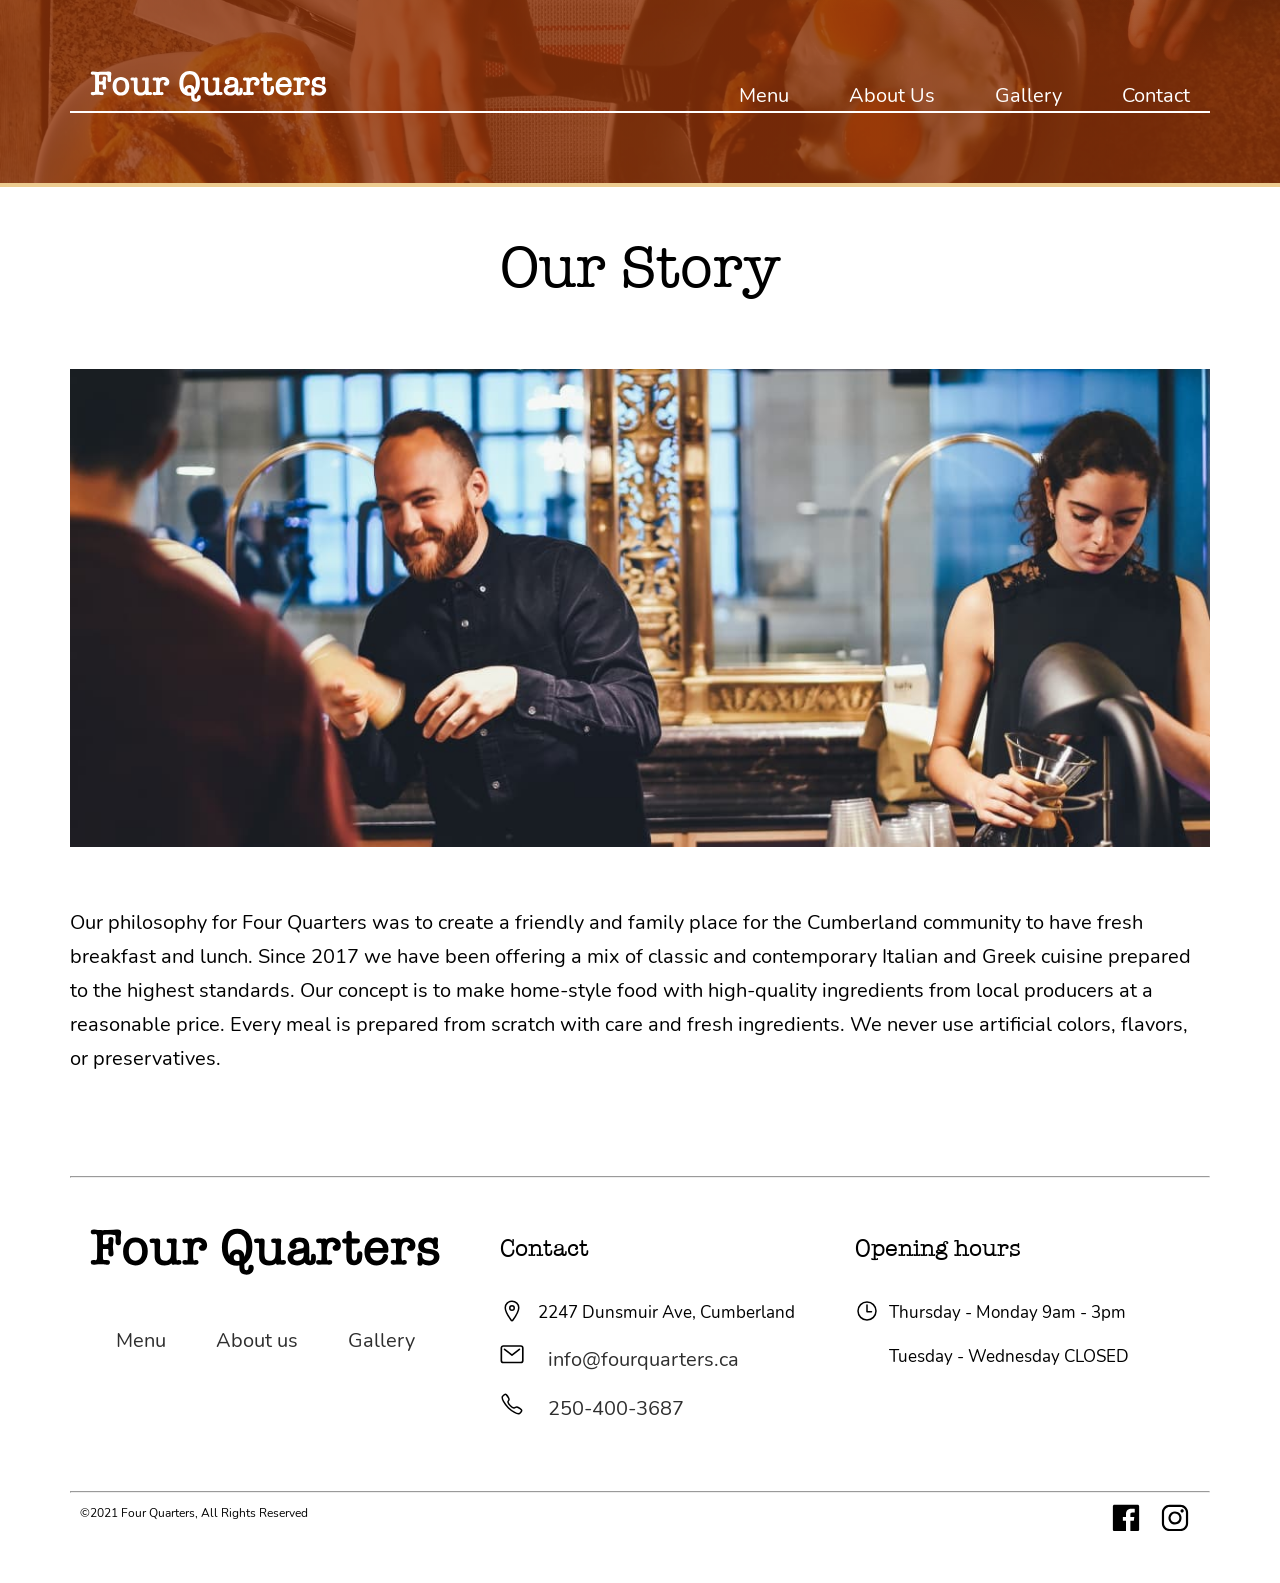
==== commit 23a29739: "Web-project: Fix links and add content" ====
--- a/about-us.html
+++ b/about-us.html
@@ -72,10 +72,18 @@
 			</ul>
 			<hr />
 			<div class="social-media">
-				<img class="fill" src="./assets/icons/facebook.svg" alt="Facebook icon" />
-				<img class="fill" src="./assets/icons/instagram.svg" alt="Instagram icon" />
-				<img class="outline" src="./assets/icons/mail.svg" alt="Mail icon" />
-				<img class="outline" src="./assets/icons/call.svg" alt="Phone icon" />
+				<a href="https://www.facebook.com/4quartersrestaurant" target="_blank">
+					<img class="footer__social-media" src="./assets/icons/facebook.svg" alt="Facebook icon" />
+				</a>
+				<a href="https://www.instagram.com/4quarters.cumberland" target="_blank">
+					<img class="footer__social-media" src="./assets/icons/instagram.svg" alt="Instagram icon" />
+				</a>
+				<a href="mailto:info@fourqaurters.ca">
+					<img class="footer__social-media" src="./assets/icons/mail.svg" alt="Mail icon" />
+				</a>
+				<a href="tel:250-400-3687">
+					<img class="footer__social-media" src="./assets/icons/call.svg" alt="Phone icon" />
+				</a>
 			</div>
 		</div>
 	</nav>
@@ -90,18 +98,11 @@
 				<img src="./assets/images/our_staff.jpg" alt="Four Qaurters staff" />
 			</figure>
 			<p class="about-us__description body-text-main">
-				Lorem ipsum dolor sit amet, consectetur adipiscing elit. Hac mi sed pellentesque laoreet orci vitae,
-				egestas
-				purus. Enim, volutpat sem facilisis id vulputate mus eu quis. Morbi porta porttitor vitae pulvinar
-				volutpat.
-				Laoreet eget at mauris diam porta integer mi morbi. In diam egestas lacus, iaculis adipiscing id ipsum
-				lectus. Interdum dictum quis pharetra adipiscing non. Placerat enim, aliquet fusce ultricies adipiscing
-				potenti. In enim enim leo vel massa tellus arcu feugiat nisl. Sed non elementum sed turpis. Venenatis
-				arcu,
-				praesent convallis id enim nunc. Euismod etiam tristique senectus diam congue. Dui proin arcu nunc, a,
-				quam
-				vulputate nunc ut fermentum. Gravida nullam cursus duis imperdiet est orci amet nulla arcu. Nunc rhoncus
-				diam libero vitae tincidunt ut dignissim. Eu turpis in proin eget blandit arcu sit.
+				Our philosophy for Four Quarters was to create a friendly and family place for the Cumberland community
+				to have fresh breakfast and lunch. Since 2017 we have been offering a mix of classic and contemporary
+				Italian and Greek cuisine prepared to the highest standards. Our concept is to make home-style food with
+				high-quality ingredients from local producers at a reasonable price. Every meal is prepared from scratch
+				with care and fresh ingredients. We never use artificial colors, flavors, or preservatives.
 			</p>
 		</div>
 	</section>
@@ -111,18 +112,20 @@
 			<div class="footer__content">
 				<div class="flex-container">
 					<div class="column">
-						<img class="footer__logo" src="./assets/logo-label.svg" />
-						<ul class="menu">
-							<li>
-								<a href="/menu.html">Menu</a>
-							</li>
-							<li>
-								<a href="/about-us.html">About us</a>
-							</li>
-							<li>
-								<a href="/gallery.html">Gallery</a>
-							</li>
-						</ul>
+						<nav>
+							<img class="footer__logo" src="./assets/logo-label.svg" alt="Four Quarters logo" />
+							<ul class="menu">
+								<li>
+									<a href="/menu.html">Menu</a>
+								</li>
+								<li>
+									<a href="/about-us.html">About us</a>
+								</li>
+								<li>
+									<a href="/gallery.html">Gallery</a>
+								</li>
+							</ul>
+						</nav>
 					</div>
 					<div class="column intend">
 						<h3 class="heading heading__quaternary">Contact</h3>
@@ -133,11 +136,15 @@
 							</li>
 							<li>
 								<img class="footer__icon" src="./assets/icons/mail.svg" alt="Mail icon" />
-								<span>info@fourquarters.ca</span>
+								<a href="mailto:info@fourqaurters.ca">
+									<span>info@fourquarters.ca</span>
+								</a>
 							</li>
 							<li>
 								<img class="footer__icon" src="./assets/icons/call.svg" alt="Phone icon" />
-								<span>250-400-3687</span>
+								<a href="tel:250-400-3687">
+									<span>250-400-3687</span>
+								</a>
 							</li>
 						</ul>
 					</div>
@@ -161,15 +168,16 @@
 			<div class="licence">
 				<p class="small-text">©2021 Four Quarters, All Rights Reserved</p>
 				<div class="footer__links">
-					<img class="footer__social-media" src="./assets/icons/facebook.svg" alt="Facebook icon" />
-					<img class="footer__social-media" src="./assets/icons/instagram.svg" alt="Instagram icon" />
-					<img class="footer__social-media" src="./assets/icons/mail.svg" alt="Mail icon" />
+					<a href="https://www.facebook.com/4quartersrestaurant" target="_blank">
+						<img class="footer__social-media" src="./assets/icons/facebook.svg" alt="Facebook icon" />
+					</a>
+					<a href="https://www.instagram.com/4quarters.cumberland" target="_blank">
+						<img class="footer__social-media" src="./assets/icons/instagram.svg" alt="Instagram icon" />
+					</a>
 				</div>
 			</div>
 		</div>
 	</footer>
-
-
 </body>
 
 </html>
--- a/css/style.css
+++ b/css/style.css
@@ -37,6 +37,9 @@
 figure {
   margin: 0;
   padding: 0; }
+  figure figcaption {
+    font-style: italic;
+    color: #a3a3a3; }
 
 body {
   font-family: 'Nunito';
@@ -142,23 +145,22 @@
   height: 100vh;
   position: relative; }
 
-.heading-text {
+.hero {
   display: flex;
   min-height: 100vh;
   color: white;
   align-items: center; }
-
-.paragraph {
-  white-space: pre-line;
-  font-size: 2rem;
-  margin-bottom: 5rem;
-  width: 50%; }
-  @media only screen and (max-width: 56.25em) {
-    .paragraph {
-      width: 70%; } }
-  @media only screen and (max-width: 37.5em) {
-    .paragraph {
-      font-size: 1.8rem; } }
+  .hero__description {
+    white-space: pre-line;
+    font-size: 2rem;
+    margin-bottom: 5rem;
+    width: 50%; }
+    @media only screen and (max-width: 56.25em) {
+      .hero__description {
+        width: 70%; } }
+    @media only screen and (max-width: 37.5em) {
+      .hero__description {
+        font-size: 1.8rem; } }
 
 .button {
   text-decoration: none;
@@ -290,14 +292,17 @@
   @media only screen and (max-width: 56.25em) {
     .footer__links {
       margin: 2rem 0; } }
+  .footer__links > a {
+    text-decoration: none;
+    margin-right: .5rem; }
+    .footer__links > a:last-child {
+      margin-right: 0; }
   .footer__social-media {
     vertical-align: top;
     margin-right: 1rem;
     height: 3rem;
     width: 3rem;
     cursor: pointer; }
-    .footer__social-media:last-child {
-      margin-right: 0; }
   .footer__logo {
     width: 35rem; }
     @media only screen and (max-width: 56.25em) {
@@ -429,10 +434,10 @@
       font-weight: 600; }
 
 .our-story {
-  margin: 15rem 0 20rem 0; }
+  padding: 15rem 0 20rem 0; }
   @media (max-width: 600px) {
     .our-story {
-      margin: 10rem 0 15rem 0; } }
+      padding: 10rem 0 15rem 0; } }
 
 .section {
   display: flex;
@@ -449,23 +454,25 @@
   position: relative;
   margin-bottom: 3rem; }
 
-.image {
+figure .image__story {
   margin-right: 2rem;
   width: 35rem;
   height: 45rem;
   object-fit: cover; }
   @media (max-width: 1000px) {
-    .image {
+    figure .image__story {
       aspect-ratio: 4/3;
       width: auto;
       height: 35rem;
       margin: 0 0 3rem 0; } }
   @media (max-width: 600px) {
-    .image {
+    figure .image__story {
       height: 25rem; } }
-  .image:last-child {
-    margin-left: 2rem;
-    margin-right: 0; }
+
+figure:last-child .image__story,
+figure:last-child figcaption {
+  margin-left: 2rem;
+  margin-right: 0; }
 
 .testimonial {
   margin: 20rem 0; }
@@ -522,14 +529,16 @@
   left: 0;
   width: 100%;
   z-index: 2;
-  padding: 7rem 0; }
+  padding: 7rem 0;
+  background-size: cover; }
   .sticky.main-page {
-    background-size: cover;
     background-position: center;
     position: absolute; }
   .sticky.other-page {
     background-image: linear-gradient(to right top, rgba(144, 51, 10, 0.8) 80%, rgba(144, 51, 10, 0.7)), url("../../assets/images/header_background.jpg");
-    border-bottom: 4px solid #edcc90; }
+    border-bottom: 4px solid #edcc90;
+    background-size: cover;
+    background-position-y: 20%; }
   @media only screen and (max-width: 56.25em) {
     .sticky {
       padding: 2rem 0; } }
@@ -619,17 +628,18 @@
     display: flex;
     margin-top: 2rem;
     justify-content: space-evenly; }
-    .collapsed-menu .social-media > img {
+    .collapsed-menu .social-media a {
       margin-right: 2rem;
-      height: 4rem;
-      width: 4rem;
       cursor: pointer; }
-      .collapsed-menu .social-media > img:last-child {
+      .collapsed-menu .social-media a:last-child {
         margin-right: 0; }
-      .collapsed-menu .social-media > img.fill {
-        filter: invert(99%) sepia(3%) saturate(396%) hue-rotate(218deg) brightness(116%) contrast(100%); }
-      .collapsed-menu .social-media > img.outline {
-        filter: invert(99%) sepia(3%) saturate(396%) hue-rotate(218deg) brightness(116%) contrast(100%); }
+      .collapsed-menu .social-media a > img {
+        height: 4rem;
+        width: 4rem; }
+        .collapsed-menu .social-media a > img.fill {
+          filter: invert(99%) sepia(3%) saturate(396%) hue-rotate(218deg) brightness(116%) contrast(100%); }
+        .collapsed-menu .social-media a > img.outline {
+          filter: invert(99%) sepia(3%) saturate(396%) hue-rotate(218deg) brightness(116%) contrast(100%); }
 
 .no-active {
   display: none; }
@@ -789,9 +799,7 @@
         display: block; } }
   .contact #map {
     height: 400px;
-    /* The height is 400 pixels */
-    width: 100%;
-    /* The width is the width of the web page */ }
+    width: 100%; }
   .contact h1 {
     text-align: center; }
   .contact__form {
@@ -808,7 +816,7 @@
         width: 100%;
         height: 5.5rem;
         border: 2px solid #c69c45;
-        background-color: #ebebeb;
+        background-color: background-color;
         font: inherit;
         padding-left: 1rem; }
       .contact__form .form-item textarea {
@@ -816,7 +824,7 @@
         width: 100%;
         height: 10.5rem;
         border: 2px solid #c69c45;
-        background-color: #ebebeb;
+        background-color: background-color;
         resize: none;
         font: inherit;
         outline: none;
@@ -838,6 +846,9 @@
       font: inherit;
       cursor: pointer;
       outline: inherit; }
+  .contact a {
+    text-decoration: none;
+    color: inherit; }
   .contact__info {
     flex: 1; }
     .contact__info > div {
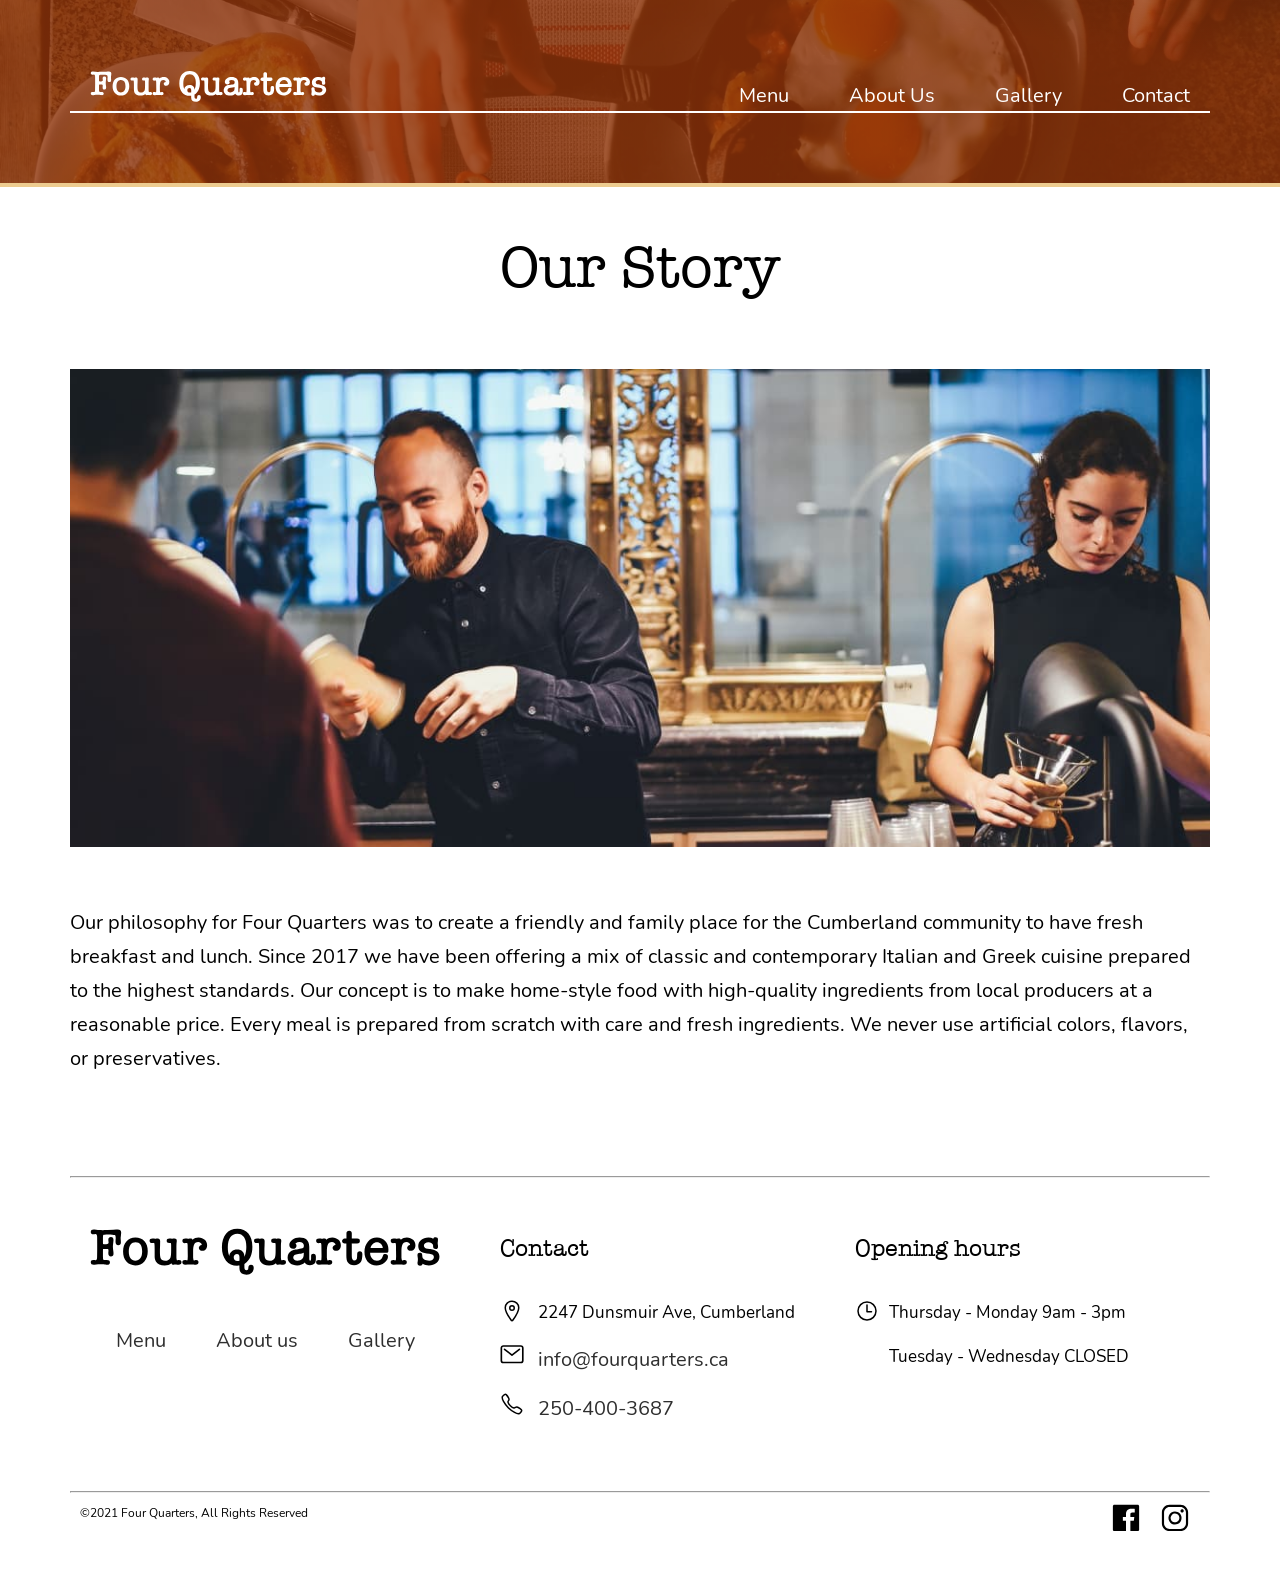
==== commit fe78efe3: "web-project: Chore: Delete redundency + fix naming convention" ====
--- a/about-us.html
+++ b/about-us.html
@@ -10,7 +10,7 @@
 
 	<link rel="icon" href="assets/favicon.png" />
 	<link rel="apple-touch-icon" href="assets/apple-touch-icon.png" />
-	<title>Four Quarters | About us</title>
+	<title>About us | Four Quarters</title>
 	<link rel="stylesheet" href="css/style.css" />
 	<script defer src="./js/script.js"></script>
 
@@ -20,11 +20,11 @@
 	<nav class="sticky other-page">
 		<div class="row">
 			<div class="top-nav">
-				<a class="top-nav__logo-label" href="/">
-					<img src="/assets/top-logo.svg" alt="Four Quarters logo" />
+				<a class="top-nav__logo-label" href="index.html">
+					<img src="./assets/top-logo.svg" alt="Four Quarters logo" />
 				</a>
-				<a class="top-nav__logo-star" href="/">
-					<img src="/assets/star-logo.svg" alt="Four Quarters logo" />
+				<a class="top-nav__logo-star" href="index.html">
+					<img src="./assets/star-logo.svg" alt="Four Quarters logo" />
 				</a>
 				<div id="nav-icon">
 					<span></span>
@@ -33,22 +33,22 @@
 				</div>
 				<ul class="body-text-main static-menu">
 					<li>
-						<a href="/menu.html">
+						<a href="./menu.html">
 							Menu
 						</a>
 					</li>
 					<li>
-						<a href="/about-us.html">
+						<a href="./about-us.html">
 							About Us
 						</a>
 					</li>
 					<li>
-						<a href="/gallery.html">
+						<a href="./gallery.html">
 							Gallery
 						</a>
 					</li>
 					<li>
-						<a href="/contact.html">
+						<a href="./contact.html">
 							Contact
 						</a>
 					</li>
@@ -58,31 +58,31 @@
 		<div class="collapsed-menu no-active">
 			<ul class="collapsed-list body-text-intro no-active">
 				<li>
-					<a href="/menu.html">Menu</a>
+					<a href="./menu.html">Menu</a>
 				</li>
 				<li>
-					<a href="/about-us.html">About Us</a>
+					<a href="./about-us.html">About Us</a>
 				</li>
 				<li>
-					<a href="/gallery.html">Gallery</a>
+					<a href="./gallery.html">Gallery</a>
 				</li>
 				<li>
-					<a href="/contact.html">Contact</a>
+					<a href="./contact.html">Contact</a>
 				</li>
 			</ul>
 			<hr />
 			<div class="social-media">
 				<a href="https://www.facebook.com/4quartersrestaurant" target="_blank">
-					<img class="footer__social-media" src="./assets/icons/facebook.svg" alt="Facebook icon" />
+					<img class="fill" src="./assets/icons/facebook.svg" alt="Facebook icon" />
 				</a>
 				<a href="https://www.instagram.com/4quarters.cumberland" target="_blank">
-					<img class="footer__social-media" src="./assets/icons/instagram.svg" alt="Instagram icon" />
+					<img class="fill" src="./assets/icons/instagram.svg" alt="Instagram icon" />
 				</a>
 				<a href="mailto:info@fourqaurters.ca">
-					<img class="footer__social-media" src="./assets/icons/mail.svg" alt="Mail icon" />
+					<img class="outline" src="./assets/icons/mail.svg" alt="Mail icon" />
 				</a>
 				<a href="tel:250-400-3687">
-					<img class="footer__social-media" src="./assets/icons/call.svg" alt="Phone icon" />
+					<img class="outline" src="./assets/icons/call.svg" alt="Phone icon" />
 				</a>
 			</div>
 		</div>
@@ -179,5 +179,4 @@
 		</div>
 	</footer>
 </body>
-
 </html>
--- a/css/style.css
+++ b/css/style.css
@@ -30,7 +30,7 @@
     .row {
       padding: 0 5%; } }
 
-@media only screen and (max-width: 1000px) {
+@media only screen and (max-width: 1024px) {
   .display-none-below-900 {
     display: none; } }
 
@@ -79,10 +79,10 @@
     left: 50%;
     top: 0%;
     width: 100%; }
-    @media (max-width: 1000px) {
+    @media (max-width: 1024px) {
       .heading__background {
         font-size: 7rem; } }
-    @media (max-width: 600px) {
+    @media only screen and (max-width: 37.5em) {
       .heading__background {
         display: none; } }
   .heading__background-white {
@@ -95,7 +95,7 @@
     left: 50%;
     top: 0%;
     width: 100%; }
-    @media (max-width: 1000px) {
+    @media (max-width: 1024px) {
       .heading__background-white {
         font-size: 7rem; } }
     @media (max-width: 600px) {
@@ -126,20 +126,23 @@
 @font-face {
   font-family: 'Nunito';
   font-weight: 400;
-  src: url("../../assets/fonts/Nunito-Regular.ttf") format("truetype"); }
+  src: url("../assets/fonts/Nunito-Regular.ttf") format("truetype"); }
 
 @font-face {
   font-family: 'American Typewriter';
   font-weight: 400;
-  src: url("../../assets/fonts/AmericanTypewriter-01.ttf") format("truetype"); }
+  src: url("../assets/fonts/AmericanTypewriter-01.ttf") format("truetype"); }
 
 @font-face {
   font-family: 'American Typewriter';
   font-weight: 600;
-  src: url("../../assets/fonts/AmericanTypewriter-Semibold-04.ttf") format("truetype"); }
-
+  src: url("../assets/fonts/AmericanTypewriter-Semibold-04.ttf") format("truetype"); }
+
+/**************************/
+/* HEADER */
+/**************************/
 .header {
-  background-image: linear-gradient(to right top, rgba(144, 51, 10, 0.8) 80%, rgba(144, 51, 10, 0.7)), url("../../assets/images/header_background.jpg");
+  background-image: linear-gradient(to right top, rgba(144, 51, 10, 0.8) 80%, rgba(144, 51, 10, 0.7)), url("../assets/images/header_background.jpg");
   background-size: cover;
   background-position: center;
   height: 100vh;
@@ -161,15 +164,6 @@
     @media only screen and (max-width: 37.5em) {
       .hero__description {
         font-size: 1.8rem; } }
-
-.button {
-  text-decoration: none;
-  color: white;
-  font-size: 2rem;
-  padding: 1rem 2rem; }
-  .button__primary {
-    border: 1px solid #edcc90;
-    background-color: #c69c45; }
 
 .arrow {
   position: absolute;
@@ -186,44 +180,51 @@
     fill: #edcc90;
     transition: fill ease-out 0.2s; }
 
-.menu-overview {
+/**************************/
+/* BREAKFAST AND LUNCH ON MAIN PAGE */
+/**************************/
+.section-menu-overview {
   background-color: #90330a;
   padding: 10rem 0 15rem 0; }
-  @media (max-width: 600px) {
-    .menu-overview {
+  @media only screen and (max-width: 37.5em) {
+    .section-menu-overview {
       padding: 10rem 0 10rem 0; } }
-  .menu-overview__image {
-    width: 35rem;
-    height: 35rem;
-    object-fit: cover; }
-    @media (max-width: 1000px) {
-      .menu-overview__image {
-        aspect-ratio: 4/3;
-        height: 30rem;
-        width: auto;
-        margin: 2rem 0; } }
-    @media (max-width: 600px) {
-      .menu-overview__image {
-        height: 25rem; } }
-  .menu-overview .title-white {
+  .section-menu-overview .title-white {
     position: relative;
     margin-bottom: 3rem;
     color: #fff; }
-  .menu-overview .section {
-    display: flex; }
-  .menu-overview ul.menu-overview__option {
+  .section-menu-overview .menu-overview {
+    display: flex;
+    justify-content: space-evenly; }
+    .section-menu-overview .menu-overview__image {
+      width: 35rem;
+      height: 35rem;
+      object-fit: cover; }
+      @media (max-width: 1024px) {
+        .section-menu-overview .menu-overview__image {
+          aspect-ratio: 4/3;
+          height: 30rem;
+          width: auto;
+          margin: 2rem 0; } }
+      @media only screen and (max-width: 37.5em) {
+        .section-menu-overview .menu-overview__image {
+          height: 25rem; } }
+  .section-menu-overview ul.menu-overview__option {
     color: #fff;
     list-style: none;
     margin-top: 3rem; }
-    .menu-overview ul.menu-overview__option li {
+    .section-menu-overview ul.menu-overview__option li {
       margin: 1.5rem 0;
       text-align: center; }
-    .menu-overview ul.menu-overview__option li > a {
+    .section-menu-overview ul.menu-overview__option li > a {
       text-decoration: none; }
-      .menu-overview ul.menu-overview__option li > a:hover {
+      .section-menu-overview ul.menu-overview__option li > a:hover {
         color: #edcc90;
         transition: color 0.2s; }
 
+/**************************/
+/* FOOTER */
+/**************************/
 .footer {
   margin: 2rem 0 5rem 0; }
   .footer .flex-container {
@@ -238,7 +239,7 @@
         @media only screen and (max-width: 56.25em) {
           .footer .flex-container .column:not(:first-child) {
             margin-left: 0; } }
-        @media (max-width: 1000px) {
+        @media (max-width: 1024px) {
           .footer .flex-container .column:not(:first-child) {
             margin-left: 2rem; } }
       @media only screen and (max-width: 56.25em) {
@@ -277,8 +278,7 @@
         .footer .flex-container ul.contact li a {
           font-size: 2rem;
           text-decoration: none;
-          color: #2e2e2e;
-          padding: 0 1rem; }
+          color: #2e2e2e; }
           .footer .flex-container ul.contact li a:hover {
             color: #edcc90;
             transition: all ease-out 0.2s; }
@@ -325,6 +325,9 @@
   .footer .open-hours__date p {
     margin-bottom: 1.5rem; }
 
+/**************************/
+/* IMAGE OVERVIEW ON MAIN PAGE */
+/**************************/
 .section-gallery {
   margin: 15rem 0; }
   .section-gallery .gallery {
@@ -338,7 +341,7 @@
         flex-wrap: wrap; } }
     .section-gallery .gallery__image img {
       width: 100%; }
-    @media (max-width: 900px) {
+    @media only screen and (max-width: 56.25em) {
       .section-gallery .gallery__image {
         width: 48%;
         margin: 1%; } }
@@ -357,7 +360,7 @@
       text-decoration: none;
       right: 0;
       top: -40px; }
-      @media (max-width: 600px) {
+      @media only screen and (max-width: 37.5em) {
         .section-gallery .gallery .button-gallery {
           font-size: 1.5rem;
           padding: 2rem 5rem;
@@ -366,83 +369,19 @@
         background-color: #7c2a07;
         transition: background-color 0.2s; }
 
-.menu-container {
-  margin-top: 3rem; }
-  .menu-container h1 {
-    text-align: center; }
-
-.menu {
-  padding-bottom: 5rem; }
-  .menu:not(:last-child) {
-    border-bottom: 2px solid #c4c4c4; }
-  .menu__heading h3 {
-    color: #c69c45;
-    margin: 3rem 0;
-    text-align: center; }
-  .menu__heading p {
-    max-width: 84rem;
-    margin: 0 auto; }
-  .menu__content {
-    display: flex; }
-  .menu__title {
-    flex: 1 0 auto;
-    align-self: center;
-    text-align: center;
-    width: 34rem; }
-    @media (max-width: 900px) {
-      .menu__title {
-        flex: 25%; } }
-    .menu__title h2 {
-      color: #c69c45;
-      text-transform: uppercase; }
-  .menu__rotate {
-    transform: rotate(-90deg); }
-    @media (max-width: 600px) {
-      .menu__rotate {
-        position: absolute;
-        width: 20rem;
-        left: -5rem; } }
-  .menu__meals {
-    margin-top: 5rem;
-    flex: 3 0 auto; }
-    @media (max-width: 900px) {
-      .menu__meals {
-        flex: 75%; } }
-  .menu__meal {
-    max-width: 58rem;
-    margin: 1rem; }
-    .menu__meal .size {
-      font-size: 2rem;
-      margin: 0.5rem 0; }
-      @media (max-width: 900px) {
-        .menu__meal .size {
-          font-size: 1.8rem; } }
-      @media (max-width: 600px) {
-        .menu__meal .size {
-          font-size: 1.6rem; } }
-    .menu__meal .ingredients {
-      color: #494949;
-      font-size: 2rem;
-      margin: 0.5rem 0; }
-      @media (max-width: 900px) {
-        .menu__meal .ingredients {
-          font-size: 1.8rem; } }
-      @media (max-width: 600px) {
-        .menu__meal .ingredients {
-          font-size: 1.6rem; } }
-    .menu__meal h4 {
-      font-weight: 600; }
-
-.our-story {
+/**************************/
+/* FOOTER ON THE MAIN PAGE */
+/**************************/
+.section-our-story {
   padding: 15rem 0 20rem 0; }
   @media (max-width: 600px) {
-    .our-story {
+    .section-our-story {
       padding: 10rem 0 15rem 0; } }
 
 .section {
   display: flex;
   justify-content: space-evenly; }
-  @media (max-width: 1000px) {
+  @media (max-width: 1024px) {
     .section {
       flex-direction: column;
       align-items: center; } }
@@ -459,7 +398,7 @@
   width: 35rem;
   height: 45rem;
   object-fit: cover; }
-  @media (max-width: 1000px) {
+  @media (max-width: 1024px) {
     figure .image__story {
       aspect-ratio: 4/3;
       width: auto;
@@ -474,53 +413,56 @@
   margin-left: 2rem;
   margin-right: 0; }
 
-.testimonial {
+/**************************/
+/* TESTIMONIALS */
+/**************************/
+.section-testimonial {
   margin: 20rem 0; }
-  @media (max-width: 600px) {
-    .testimonial {
+  @media only screen and (max-width: 37.5em) {
+    .section-testimonial {
       margin: 15rem 0; } }
-  .testimonial__slider {
+  .section-testimonial .testimonial__slider {
     margin: 0 auto; }
-    .testimonial__slider .slider-button, .testimonial__slider .slider-button:link, .testimonial__slider .slider-button:visited {
+    .section-testimonial .testimonial__slider .slider-button, .section-testimonial .testimonial__slider .slider-button:link, .section-testimonial .testimonial__slider .slider-button:visited {
       background-color: #fff;
       border: 2px solid #2e2e2e;
       border-radius: 0.5rem;
       padding: 0.6rem;
       cursor: pointer;
       transition: all 0.1s; }
-      .testimonial__slider .slider-button SVG, .testimonial__slider .slider-button:link SVG, .testimonial__slider .slider-button:visited SVG {
+      .section-testimonial .testimonial__slider .slider-button SVG, .section-testimonial .testimonial__slider .slider-button:link SVG, .section-testimonial .testimonial__slider .slider-button:visited SVG {
         height: 3.5rem;
         width: 3.5rem; }
-      .testimonial__slider .slider-button:hover, .testimonial__slider .slider-button:link:hover, .testimonial__slider .slider-button:visited:hover {
+      .section-testimonial .testimonial__slider .slider-button:hover, .section-testimonial .testimonial__slider .slider-button:link:hover, .section-testimonial .testimonial__slider .slider-button:visited:hover {
         background-color: #edcc902e; }
-      .testimonial__slider .slider-button:active, .testimonial__slider .slider-button:link:active, .testimonial__slider .slider-button:visited:active {
+      .section-testimonial .testimonial__slider .slider-button:active, .section-testimonial .testimonial__slider .slider-button:link:active, .section-testimonial .testimonial__slider .slider-button:visited:active {
         outline: none;
         transform: translateY(-1px);
         box-shadow: 0 0.5rem 1rem rgba(46, 46, 46, 0.2); }
-  .testimonial__section {
+  .section-testimonial .testimonial__section {
     display: flex;
     justify-content: space-evenly;
     align-items: center; }
-  .testimonial__box {
+  .section-testimonial .testimonial__box {
     background-color: #edcc90;
     padding: 2rem 5rem;
     width: 75rem; }
-    @media (max-width: 900px) {
-      .testimonial__box {
+    @media only screen and (max-width: 56.25em) {
+      .section-testimonial .testimonial__box {
         width: 50rem; } }
-    @media (max-width: 600px) {
-      .testimonial__box {
+    @media only screen and (max-width: 37.5em) {
+      .section-testimonial .testimonial__box {
         width: 40rem;
         padding: 2rem 3rem;
         font-size: 1.5rem; } }
-    @media (max-width: 336px) {
-      .testimonial__box {
+    @media only screen and (max-width: 21em) {
+      .section-testimonial .testimonial__box {
         width: 30rem;
         font-size: 1.4rem; } }
 
-.testimonial-slider {
-  display: flex; }
-
+/**************************/
+/* TOP NAVIGATION */
+/**************************/
 hr.divider {
   border-top: 1px solid #fff; }
 
@@ -535,7 +477,7 @@
     background-position: center;
     position: absolute; }
   .sticky.other-page {
-    background-image: linear-gradient(to right top, rgba(144, 51, 10, 0.8) 80%, rgba(144, 51, 10, 0.7)), url("../../assets/images/header_background.jpg");
+    background-image: linear-gradient(to right top, rgba(144, 51, 10, 0.8) 80%, rgba(144, 51, 10, 0.7)), url("../assets/images/header_background.jpg");
     border-bottom: 4px solid #edcc90;
     background-size: cover;
     background-position-y: 20%; }
@@ -599,6 +541,9 @@
   display: flex;
   align-items: center;
   justify-content: center; }
+  @media (min-width: 901px) {
+    .collapsed-menu {
+      display: none; } }
   .collapsed-menu hr {
     border: 1px solid #fff;
     width: 50%;
@@ -687,6 +632,18 @@
     top: 36px;
     left: 8px; }
 
+.btn {
+  text-decoration: none;
+  color: white;
+  font-size: 2rem;
+  padding: 1rem 2rem; }
+  .btn__primary {
+    border: 1px solid #edcc90;
+    background-color: #c69c45; }
+
+/**************************/
+/* MENU PAGE */
+/**************************/
 .menu-container {
   margin-top: 3rem; }
   .menu-container h1 {
@@ -710,7 +667,7 @@
     align-self: center;
     text-align: center;
     width: 34rem; }
-    @media (max-width: 900px) {
+    @media only screen and (max-width: 56.25em) {
       .menu__title {
         flex: 25%; } }
     .menu__title h2 {
@@ -718,7 +675,7 @@
       text-transform: uppercase; }
   .menu__rotate {
     transform: rotate(-90deg); }
-    @media (max-width: 600px) {
+    @media only screen and (max-width: 37.5em) {
       .menu__rotate {
         position: absolute;
         width: 20rem;
@@ -726,34 +683,37 @@
   .menu__meals {
     margin-top: 5rem;
     flex: 3 0 auto; }
-    @media (max-width: 900px) {
+    @media only screen and (max-width: 56.25em) {
       .menu__meals {
         flex: 75%; } }
   .menu__meal {
     max-width: 58rem;
     margin: 1rem; }
+    .menu__meal h4 {
+      font-weight: 600; }
     .menu__meal .size {
       font-size: 2rem;
       margin: 0.5rem 0; }
-      @media (max-width: 900px) {
+      @media only screen and (max-width: 56.25em) {
         .menu__meal .size {
           font-size: 1.8rem; } }
-      @media (max-width: 600px) {
+      @media only screen and (max-width: 37.5em) {
         .menu__meal .size {
           font-size: 1.6rem; } }
     .menu__meal .ingredients {
       color: #494949;
       font-size: 2rem;
       margin: 0.5rem 0; }
-      @media (max-width: 900px) {
+      @media only screen and (max-width: 56.25em) {
         .menu__meal .ingredients {
           font-size: 1.8rem; } }
-      @media (max-width: 600px) {
+      @media only screen and (max-width: 37.5em) {
         .menu__meal .ingredients {
           font-size: 1.6rem; } }
-    .menu__meal h4 {
-      font-weight: 600; }
-
+
+/**************************/
+/* GALLERY PAGE */
+/**************************/
 .gallery {
   margin: 3rem 0 5rem 0; }
   .gallery h1 {
@@ -766,7 +726,7 @@
     grid-template-rows: 1fr 1fr 1fr;
     justify-items: center;
     justify-content: space-between; }
-    @media (max-width: 1000px) {
+    @media (max-width: 1024px) {
       .gallery__images {
         grid-template-columns: 1fr 1fr 1fr;
         grid-template-rows: 1fr 1fr 1fr 1fr; } }
@@ -776,25 +736,28 @@
         grid-template-rows: 1fr 1fr 1fr 1fr 1fr;
         width: 90%;
         margin: 5rem auto 0 auto; } }
-    @media (max-width: 600px) {
+    @media only screen and (max-width: 37.5em) {
       .gallery__images {
         width: auto; } }
     .gallery__images img {
       height: 24rem;
       width: 25rem;
       object-fit: cover; }
-      @media (max-width: 600px) {
+      @media only screen and (max-width: 37.5em) {
         .gallery__images img {
           width: 100%;
           aspect-ratio: 3/2;
           height: auto; } }
 
+/**************************/
+/* CONTACT PAGE */
+/**************************/
 .contact {
   margin-top: 3rem; }
   .contact__content {
     margin-top: 5rem;
     display: flex; }
-    @media (max-width: 600px) {
+    @media only screen and (max-width: 37.5em) {
       .contact__content {
         display: block; } }
   .contact #map {
@@ -805,7 +768,7 @@
   .contact__form {
     flex: 1;
     padding-right: 10rem; }
-    @media (max-width: 600px) {
+    @media only screen and (max-width: 37.5em) {
       .contact__form {
         padding-right: 0;
         margin-bottom: 5rem; } }
@@ -871,6 +834,9 @@
         flex-direction: column-reverse;
         align-items: center; } }
 
+/**************************/
+/* ABOUT US PAGE */
+/**************************/
 .about-us {
   margin-top: 3rem; }
   .about-us h1 {
